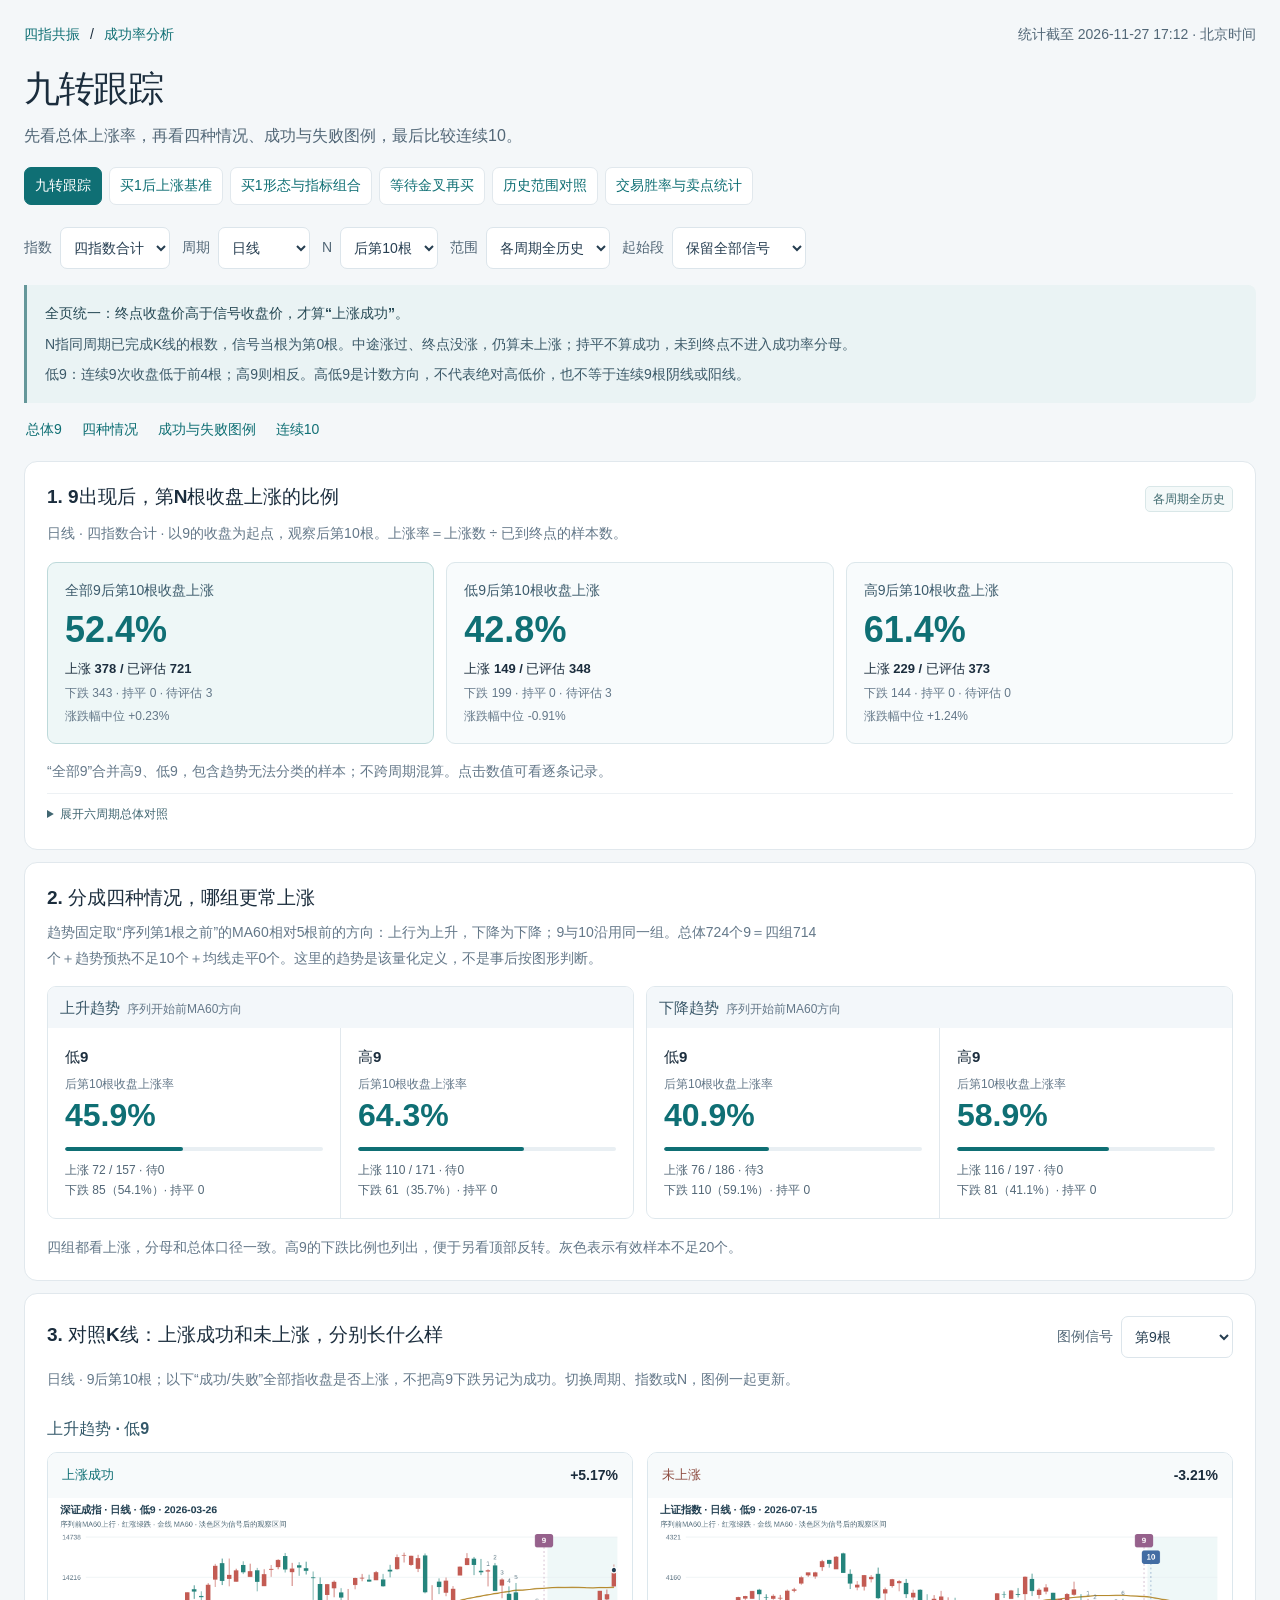
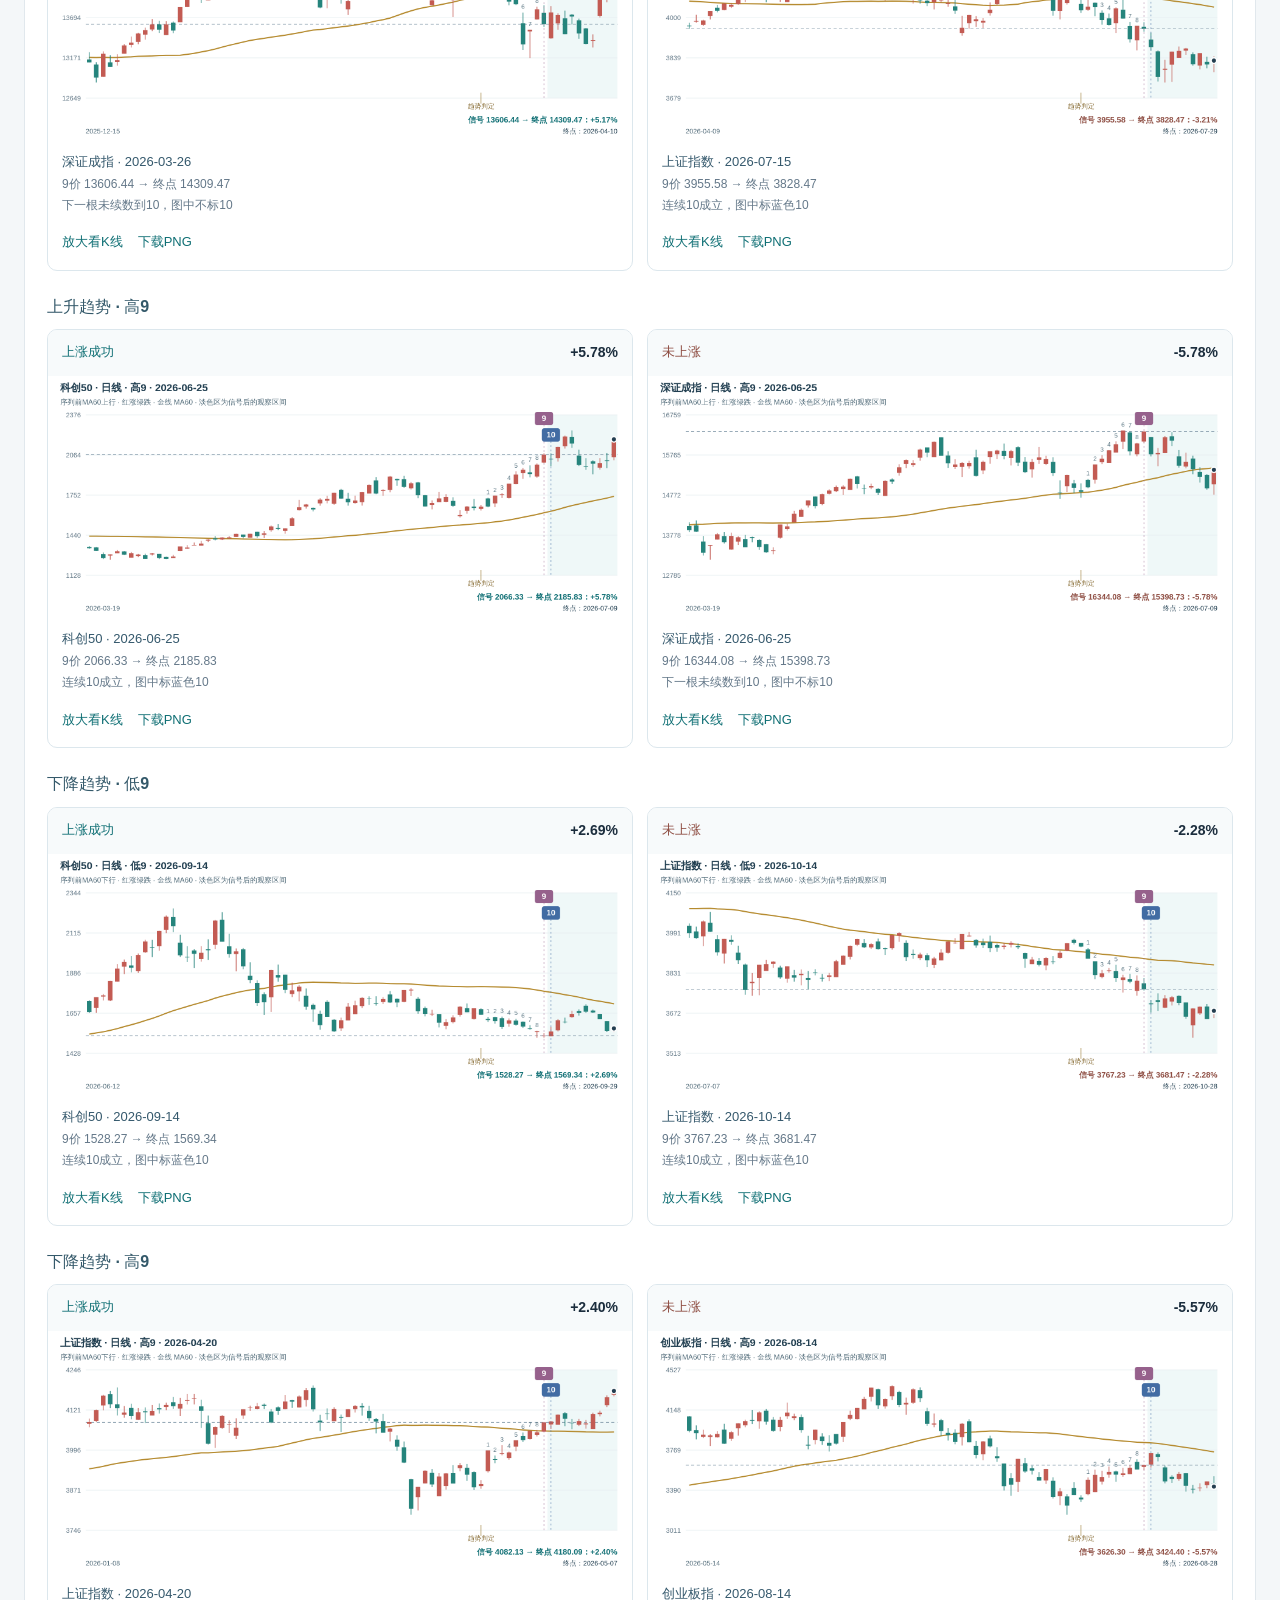
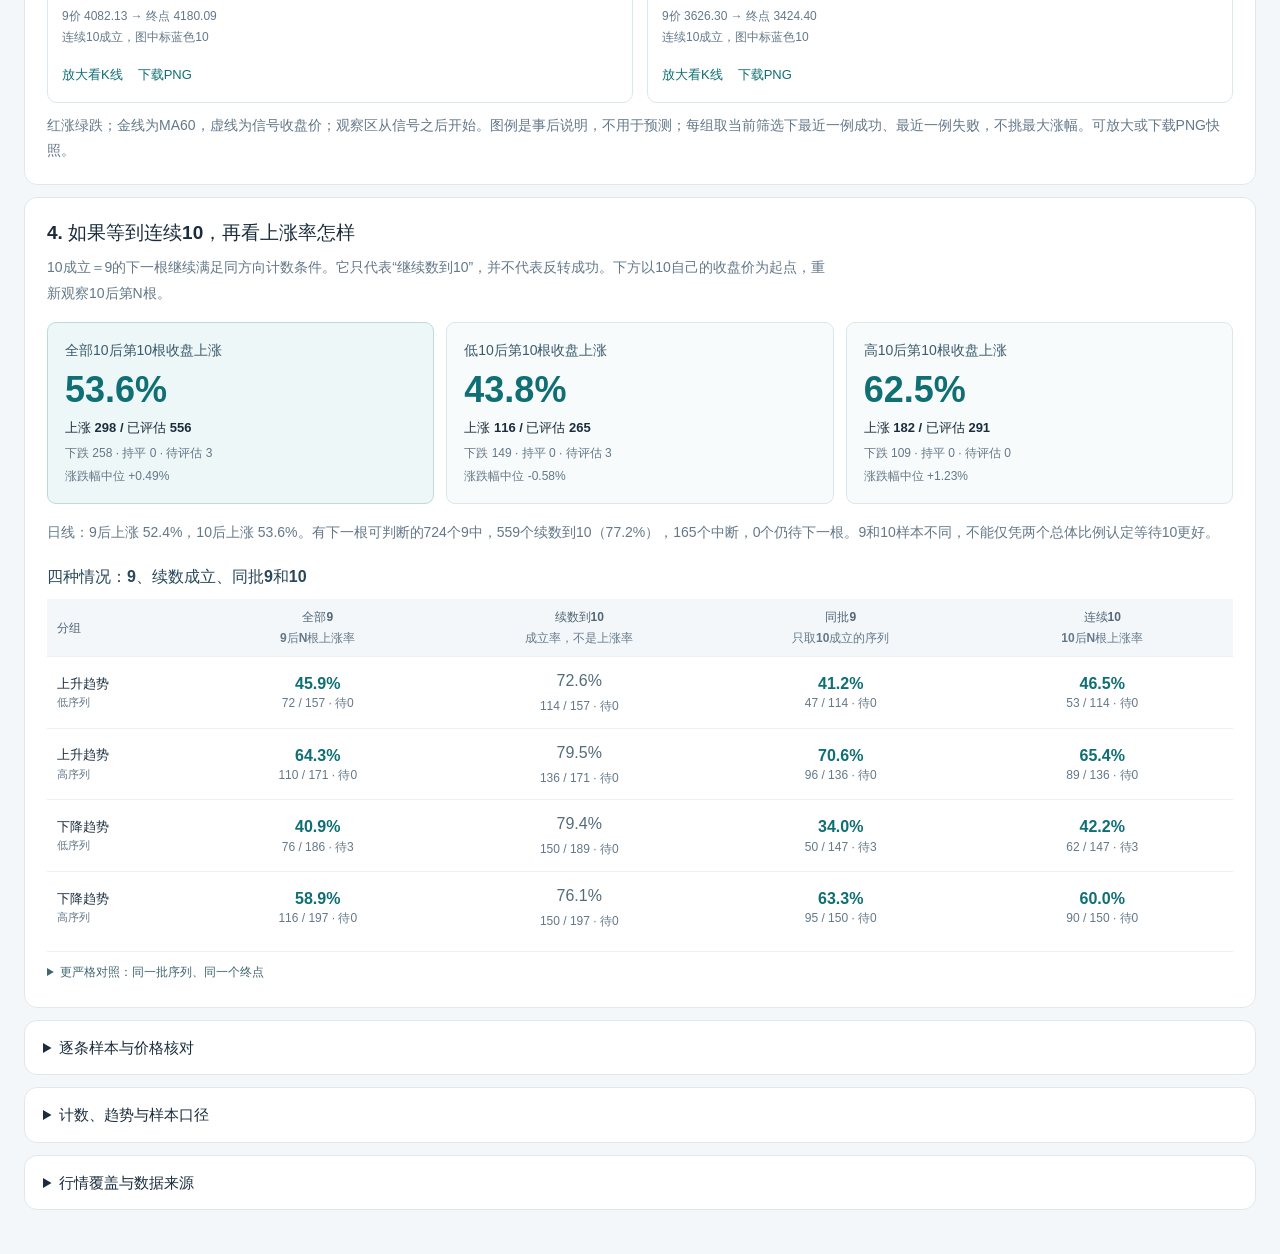
==== macd-resonance/analysis-nine.html @ ad8ea010 "Split success analysis into standalone studies with nine-ten baselines and real K-line examples" ====
<!doctype html><html lang="zh-CN"><head><meta charset="utf-8"><meta name="viewport" content="width=device-width, initial-scale=1"><meta name="theme-color" content="#f4f7f9"><title>九转跟踪 | 成功率分析</title><link rel="stylesheet" href="./analysis.css"><script src="./analysis-metrics.js" defer></script><script src="./analysis-nine.js" defer></script><script src="./analysis-nine-charts.js" defer></script><script src="./analysis-app.js" defer></script></head><body data-analysis="nine"><main class="wrap"><nav class="nav" aria-label="页面导航"><div class="breadcrumbs"><a href="./">四指共振</a><span>/</span><a href="./analysis.html">成功率分析</a></div><span class="asof" id="asof"></span></nav><h1>九转跟踪</h1><p class="page-intro">先看总体上涨率，再看四种情况、成功与失败图例，最后比较连续10。</p><nav class="analysis-tabs" id="analysis-nav" aria-label="分析专题"></nav><p class="context" id="status" role="status">正在读取历史样本…</p><div id="dashboard" hidden><div class="filters" aria-label="样本筛选">
 <label class="field">指数 <select id="index"><option value="all">四指数合计</option></select></label>
 <label class="field">周期 <select id="nine-period"><option value="D" selected>日线</option></select></label>
 <label class="field">N <select id="nine-horizon"><option value="5">后第5根</option><option value="10" selected>后第10根</option><option value="20">后第20根</option></select></label>
 <label class="field">范围 <select id="scope"><option value="all">各周期全历史</option><option value="four">四指共同历史</option><option value="same">六周期同窗</option></select></label>
 <label class="field">起始段 <select id="study-warmup"><option value="0">保留全部信号</option><option value="60">至少60根行情</option><option value="130">至少130根行情</option></select></label>
</div>
<div class="method-note"><strong>全页统一：终点收盘价高于信号收盘价，才算“上涨成功”。</strong><p>N指同周期已完成K线的根数，信号当根为第0根。中途涨过、终点没涨，仍算未上涨；持平不算成功，未到终点不进入成功率分母。</p><p>低9：连续9次收盘低于前4根；高9则相反。高低9是计数方向，不代表绝对高低价，也不等于连续9根阴线或阳线。</p></div>
<nav class="reading-path" aria-label="九转阅读顺序"><a href="#nine-overall">总体9</a><a href="#nine-quadrants">四种情况</a><a href="#nine-examples">成功与失败图例</a><a href="#nine-ten">连续10</a></nav>
<div id="nine-study">
 <section class="card inset" id="nine-overall" aria-labelledby="nine-overall-heading"><div class="section-head"><h2 id="nine-overall-heading">1. 9出现后，第N根收盘上涨的比例</h2><span class="scope-tag" id="nine-scope"></span></div><p class="caption study-description" id="nine-description"></p><div class="overall-grid" id="nine-overall-cards"></div><p class="caption study-footnote">“全部9”合并高9、低9，包含趋势无法分类的样本；不跨周期混算。点击数值可看逐条记录。</p>
 <details class="rule-explanation"><summary>展开六周期总体对照</summary><div class="table-scroll" tabindex="0"><table class="study-table"><thead><tr><th>周期</th><th>全部9上涨率</th><th>低9上涨率</th><th>高9上涨率</th></tr></thead><tbody id="nine-matrix"></tbody></table></div></details></section>
 <section class="card inset" id="nine-quadrants" aria-labelledby="nine-four-heading"><h2 id="nine-four-heading">2. 分成四种情况，哪组更常上涨</h2><p class="caption study-description" id="nine-trend-description"></p><div class="nine-trend-grid" id="nine-scorecards"></div><p class="caption study-footnote">四组都看上涨，分母和总体口径一致。高9的下跌比例也列出，便于另看顶部反转。灰色表示有效样本不足20个。</p></section>
 <section class="card inset" id="nine-examples" aria-labelledby="nine-examples-heading"><div class="section-head"><h2 id="nine-examples-heading">3. 对照K线：上涨成功和未上涨，分别长什么样</h2><label class="field">图例信号 <select id="nine-example-stage"><option value="nine">第9根</option><option value="ten">连续第10根</option></select></label></div><p class="caption study-description" id="nine-example-description"></p><div id="nine-gallery" aria-live="polite"></div><p class="caption study-footnote">红涨绿跌；金线为MA60，虚线为信号收盘价；观察区从信号之后开始。图例是事后说明，不用于预测；每组取当前筛选下最近一例成功、最近一例失败，不挑最大涨幅。可放大或下载PNG快照。</p></section>
 <section class="card inset" id="nine-ten" aria-labelledby="nine-ten-heading"><h2 id="nine-ten-heading">4. 如果等到连续10，再看上涨率怎样</h2><p class="caption study-description">10成立＝9的下一根继续满足同方向计数条件。它只代表“继续数到10”，并不代表反转成功。下方以10自己的收盘价为起点，重新观察10后第N根。</p><div class="overall-grid" id="nine-ten-cards"></div><p class="caption" id="nine-ten-reading"></p><h3 class="nine-subheading">四种情况：9、续数成立、同批9和10</h3><div class="table-scroll" tabindex="0" aria-label="9和10上涨率比较"><table class="study-table nine-compare"><thead><tr><th>分组</th><th>全部9<br><span class="sub">9后N根上涨率</span></th><th>续数到10<br><span class="sub">成立率，不是上涨率</span></th><th>同批9<br><span class="sub">只取10成立的序列</span></th><th>连续10<br><span class="sub">10后N根上涨率</span></th></tr></thead><tbody id="nine-compare"></tbody></table></div>
 <details class="rule-explanation" id="nine-paired"><summary>更严格对照：同一批序列、同一个终点</summary><p class="caption study-description">终点固定为9后第N根，不再让10多观察一根；分别用9价和10价计算。仅比较10已成立且终点已到的共同样本。</p><div class="table-scroll" tabindex="0"><table class="study-table nine-compare"><thead><tr><th>分组</th><th>共同样本</th><th>9价至同终点上涨率</th><th>10价至同终点上涨率</th><th>10价相对9价变化中位</th></tr></thead><tbody id="nine-paired-body"></tbody></table></div></details></section>
 <details class="card" id="nine-cases"><summary>逐条样本与价格核对</summary><div class="details-body"><div class="case-controls"><p class="caption" id="nine-case-caption"></p><button class="nine-reset" id="nine-reset" type="button">查看全部9</button></div><div class="table-scroll" tabindex="0"><table class="records nine-records"><thead><tr><th>指数／周期</th><th>序列／趋势</th><th>9时间／价格</th><th>10状态／价格</th><th>计算起点／价格</th><th>观察终点／价格</th><th>实际涨跌幅</th><th>上涨结果／K线</th></tr></thead><tbody id="nine-records"></tbody></table></div><div class="case-footer" id="nine-pagination" hidden><button id="nine-prev" type="button">上一页</button><span id="nine-page"></span><button id="nine-next" type="button">下一页</button></div></div></details>
 <details class="card"><summary>计数、趋势与样本口径</summary><div class="details-body"><dl class="terms" id="nine-definitions"></dl><p class="caption">同日多指数和重叠观察区间可能相关；这些是历史样本比例，不是经过校准的未来概率，也不是含费用的实盘收益。</p></div></details>
</div>
<dialog id="nine-chart-dialog" class="chart-dialog"><div class="dialog-head"><h2 id="nine-dialog-title">历史K线</h2><button type="button" id="nine-dialog-close">关闭</button></div><div class="dialog-chart-scroll" id="nine-dialog-chart"></div><p class="caption" id="nine-dialog-caption"></p></dialog>
<details class="card"><summary>行情覆盖与数据来源</summary><div class="details-body"><p class="caption">图例和统计使用同一批已完成K线。时间为北京时间；范围筛选会截去截止日之后的10及观察终点。不同周期历史长度不同。</p><div class="table-scroll" tabindex="0"><table class="sources"><thead><tr><th>周期</th><th>所选指数历史覆盖</th><th>每指数K线根数</th></tr></thead><tbody id="coverage"></tbody></table></div><p class="source-links">东方财富、腾讯公开指数行情 · <a href="https://github.com/gavin0710/Test/tree/master/macd-resonance/data">历史归档</a></p></div></details></div></main></body></html>
---- macd-resonance/analysis.css ----
:root{color-scheme:light;font-family:Inter,-apple-system,BlinkMacSystemFont,"Segoe UI","PingFang SC","Microsoft YaHei",sans-serif;color:#1b2d3d;background:#f4f7f9;font-synthesis:none;--muted:#526777;--quiet:#647889;--line:#e1e8ed;--teal:#0f6f74;--light:#eef6f6;--wash:#f3f7fa}
*{box-sizing:border-box}
body{margin:0;-webkit-font-smoothing:antialiased}
a{color:var(--teal);text-decoration:none}
a:hover{text-decoration:underline}
button,select{font:inherit;color:inherit}
button{cursor:pointer}
button:disabled{cursor:default;opacity:.45}
button:focus-visible,select:focus-visible,a:focus-visible,summary:focus-visible{outline:2px solid #11828a;outline-offset:2px}
[hidden]{display:none!important}
.wrap{width:min(1280px,100%);margin:auto;padding:22px 24px 44px}
.nav{display:flex;justify-content:space-between;align-items:center;gap:12px;margin-bottom:15px;font-size:13px}
.back{min-height:36px;display:inline-flex;gap:8px;align-items:center;font-weight:650}
.back::before{content:"";height:7px;width:7px;border-left:1.5px solid currentColor;border-bottom:1.5px solid currentColor;transform:rotate(45deg);margin-left:3px}
.asof{color:var(--muted);font-variant-numeric:tabular-nums}
h1,h2,p{margin:0}
h1{font-size:clamp(25px,3.2vw,36px);font-weight:760;letter-spacing:-.035em;margin-bottom:18px}
h2{font-size:17px;line-height:1.4;font-weight:720}
.filters{display:flex;gap:9px 12px;align-items:end;flex-wrap:wrap}
.modes{display:flex;align-items:center;gap:3px;padding:3px;border:1px solid var(--line);border-radius:9px;background:#eaf0f4}
.modes button{min-height:34px;border:0;border-radius:6px;background:transparent;padding:4px 12px;white-space:nowrap;font-size:13px;color:#486071}
.modes button[aria-pressed=true]{background:#fff;color:#153247;box-shadow:0 1px 3px #16364c15;font-weight:700}
.field{display:flex;min-height:42px;align-items:center;gap:6px;font-size:12px;color:var(--muted)}
select{border:1px solid #dce5eb;border-radius:7px;min-height:37px;padding:3px 6px;background:#fff;color:#263e51;font-size:13px;max-width:100%}
.context{font-size:13px;line-height:1.65;color:var(--muted);margin:10px 0 16px}
.card{margin-top:12px;border:1px solid var(--line);border-radius:13px;background:#fff;overflow:hidden}
.inset{padding:16px 18px 14px}
.section-head{display:flex;align-items:baseline;flex-wrap:wrap;justify-content:space-between;gap:5px 12px;margin:0 0 8px}
.caption{font-size:12px;line-height:1.65;color:var(--quiet)}
.reading{margin:8px 0 0;border-left:2px solid #9ababc;padding:3px 0 3px 9px;color:#355668;font-size:12px;line-height:1.7}
table{border-collapse:collapse;width:100%;font-size:13px;font-variant-numeric:tabular-nums}
th,td{border-bottom:1px solid #edf1f4;text-align:left}
thead th{color:var(--muted);font-weight:590;font-size:12px;line-height:1.2}
tbody tr:last-child>*{border-bottom:0}
.overview th,.overview td{padding:7px 9px}
.overview thead th{padding-top:4px;padding-bottom:4px}
.overview th:first-child,.overview td:first-child{padding-left:3px}
.overview tbody th{white-space:nowrap;font-weight:660}
.overview td:nth-last-child(-n+2),.overview th:nth-last-child(-n+2){text-align:right}
.scale{display:flex;justify-content:space-between;padding-right:calc(6.7ch + 8px);font-size:11px;font-weight:500;color:var(--quiet)}
.result-label{display:none}
.metric{min-width:15ch}
.rate-button{display:flex;align-items:center;gap:8px;width:100%;min-height:30px;border:0;padding:0;background:transparent;font-variant-numeric:tabular-nums;text-align:left;color:inherit}
.rate-button:enabled:hover .rate-text{text-decoration:underline}
.rate-button:disabled{opacity:1}
.track{flex:1;height:6px;display:block;border-radius:8px;background:#e9eff3;overflow:hidden}
.fill{display:block;height:100%;min-width:0;border-radius:8px;background:var(--teal)}
.thin .fill{background:#91a8b4}
.rate-text{min-width:5.7ch;text-align:right;font-weight:730}
.thin .rate-text{color:var(--muted)}
.count{white-space:nowrap}
.count strong{font-weight:710}
.cut td,.cut th{border-top:2px solid var(--line)}
.matrix{table-layout:fixed}
.matrix :is(td,th){padding:4px 6px;text-align:center}
.matrix thead tr:first-child th:first-child,.matrix tbody th{text-align:left;width:16%;white-space:nowrap}
.matrix tbody th{font-weight:660}
.matrix thead tr:first-child th{padding-top:6px;padding-bottom:6px;background:var(--wash);border-bottom:0}
.matrix thead tr:first-child th:first-child{border-radius:6px 0 0 6px}
.matrix thead tr:first-child th:last-child{border-radius:0 6px 6px 0}
.matrix thead tr:nth-child(2) th{padding-top:6px;padding-bottom:6px;white-space:nowrap}
.matrix .split{border-left:1px solid #e8eef2}
.cell{display:flex;flex-direction:column;align-items:center;justify-content:center;gap:2px;border:1px solid transparent;border-radius:6px;padding:3px 0;min-height:41px;width:100%;background:transparent;font-variant-numeric:tabular-nums;line-height:1.12}
.cell:enabled:hover{background:var(--light);border-color:#d7e9ea}
.cell:disabled{opacity:1}
.cell strong{font-size:15px;font-weight:710;color:var(--teal)}
.cell.small strong{font-weight:610;color:var(--muted)}
.cell span{font-size:11px;color:var(--quiet);white-space:nowrap}
details>summary{padding:15px 18px;font-size:15px;font-weight:680;cursor:pointer}
details[open]>summary{border-bottom:1px solid var(--line)}
.details-body{padding:10px 16px 15px}
.case-controls{display:flex;align-items:center;justify-content:space-between;flex-wrap:wrap;gap:8px;margin-bottom:8px}
.case-selects{display:flex;flex-wrap:wrap;gap:9px}
.case-footer{display:flex;align-items:center;justify-content:flex-end;gap:9px;margin-top:9px;font-size:12px;color:var(--muted)}
.case-footer button{min-height:36px;padding:3px 9px;border:1px solid var(--line);background:#fff;border-radius:6px}
.table-scroll{overflow:auto;max-width:100%}
.records{min-width:575px}
.records td,.records th,.sources td,.sources th{padding:7px 7px}
.records td{white-space:nowrap}
.records td:nth-child(3),.records td:nth-child(4){font-size:12px;color:var(--muted)}
.sub{display:block;font-size:11px;color:var(--quiet);margin-top:3px}
.win{color:var(--teal);font-weight:680}
.loss{color:#8e4d42}
.empty{color:var(--quiet);text-align:center!important;padding:15px!important}
.terms{margin:0 0 9px;font-size:12px;color:var(--muted);line-height:1.75}
.terms div{display:grid;grid-template-columns:5.5em 1fr;gap:8px;padding:4px 0}
.terms dt{font-weight:700;color:#324b5d}
.terms dd{margin:0}
.sources{min-width:380px}
.source-links{margin:9px 0 0;font-size:12px;color:var(--quiet);line-height:1.65}
@media(min-width:1120px){
 .comparison{display:grid;grid-template-columns:minmax(0,0.9fr) minmax(0,1.1fr);gap:12px;align-items:start}
 .comparison .card{min-width:0}.comparison .section-head{min-height:24px}
 .overview thead tr{height:45px}.comparison tbody tr{height:49px}
}
@media(max-width:600px){
 .wrap{padding:14px 10px 32px}.nav{margin:0 3px 12px}.asof{font-size:12px}h1{margin:0 3px 12px}
 .filters,.context{margin-left:3px;margin-right:3px}.filters{gap:5px 9px}.modes{flex-basis:100%}.modes button{flex:1;padding:3px 6px;min-height:38px}
 .field{min-height:40px}.context{font-size:12px;margin-top:7px;margin-bottom:11px}.inset{padding:12px 9px 10px}.card{border-radius:10px;margin-top:9px}
 .overview :is(th,td){padding:6px 4px}.metric{min-width:8.5ch}.rate-button{gap:4px}.rate-text{min-width:5.3ch}.scale{display:none}.result-label{display:inline}
 .matrix :is(td,th){padding-inline:2px}.cell{min-height:43px}.cell strong{font-size:13px}
 details>summary{padding:12px}.details-body{padding:8px 10px 12px}.section-head{gap:3px 9px}
}
@media(max-width:360px){table{font-size:12px}thead th{font-size:11px}.overview :is(th,td){padding-inline:3px}.matrix thead tr:first-child th:first-child{width:18%}.matrix .cell strong{font-size:12px}.matrix .cell span{font-size:10px}}

html{scroll-behavior:smooth;scroll-padding-top:16px}
.study-intro{margin:-5px 0 14px;font-size:14px;color:var(--muted);line-height:1.7}
.study-nav{display:flex;gap:7px;flex-wrap:wrap;margin:0 0 14px}
.study-nav a{padding:7px 10px;border:1px solid #dce7e9;background:#fff;border-radius:6px;font-size:12px;line-height:1.4}
.study-controls{display:flex;align-items:center;flex-wrap:wrap;gap:4px 16px;margin:4px 0 10px}
.study-section{scroll-margin-top:14px}
.section-number{color:#6b8b91;font-size:12px;margin-right:9px;font-variant-numeric:tabular-nums;vertical-align:2px}
.study-description{margin:1px 0 12px;max-width:100ch}
.scope-tag{border:1px solid #d9e7e8;background:#f4f9f9;padding:3px 7px;border-radius:5px;color:#406b70;font-size:11px}
.study-table th,.study-table td{padding:9px 10px;vertical-align:middle}
.study-table thead th{background:var(--wash);line-height:1.5}
.study-table tbody th{font-weight:650;white-space:nowrap}
.study-table :is(th,td):first-child{position:sticky;left:0;background:#fff;z-index:1}
.study-table thead th:first-child{background:var(--wash);z-index:2}
.baseline-table{min-width:650px}.baseline-table :is(th,td){padding:7px 10px}.baseline-table .study-rate{padding:1px 4px}.baseline-table .study-rate strong{font-size:16px}
.pattern-table{table-layout:fixed;min-width:760px}
.pattern-table th{overflow-wrap:anywhere}
.pattern-table th:first-child{width:76px}
.pattern-table :is(td,th){text-align:center;padding:8px 7px}
.pattern-table :is(td,th):first-child{text-align:left}
.study-rate{width:100%;border:1px solid transparent;background:transparent;border-radius:6px;padding:6px 4px;text-align:center;font-variant-numeric:tabular-nums;line-height:1.4;color:inherit}
.study-rate strong{display:block;color:var(--teal);font-size:18px;font-weight:730;white-space:nowrap}
.study-rate.small strong{color:var(--muted);font-weight:630}
.study-rate span{display:block;font-size:11px;color:var(--quiet);line-height:1.5}
.study-rate .reference{margin-top:4px;color:#5b737b;font-size:10px}
.study-rate:enabled:hover{border-color:#d7e9ea;background:var(--light)}
.study-rate:disabled{opacity:1}
.study-footnote{margin-top:10px}
.rule-explanation{margin-top:9px;border-top:1px solid #edf1f4}
.rule-explanation>summary{font-size:12px;padding:11px 0 5px;color:#406671;font-weight:600}
.rule-explanation[open]>summary{border:0}
.pattern-definitions{font-size:12px;color:var(--muted);line-height:1.7;margin:8px 0}
.pattern-definitions div{padding:4px 0;display:grid;grid-template-columns:minmax(120px,1fr) 4fr;gap:12px}
.pattern-definitions dt{font-weight:650;color:#324f60}
.pattern-definitions dd{margin:0}
.wait-table{min-width:700px}.wait-table :is(th,td):not(:first-child){text-align:center}
.history-table{min-width:650px;table-layout:fixed}.history-table th:first-child{width:80px}
.history-table .history-range{font-size:10px;color:var(--quiet);text-align:center;line-height:1.5}
.study-records{min-width:1000px}.study-records td{vertical-align:top}.study-records td:nth-child(3){min-width:155px;white-space:normal}
.legacy-body{padding:0 16px 16px}.legacy-title{font-size:13px;margin:14px 0 2px;color:var(--muted)}
@media(max-width:600px){.study-intro{margin:0 3px 11px;font-size:12px}.study-nav{gap:5px;margin-inline:3px}.study-nav a{padding:7px 8px;font-size:11px}.study-controls{gap:2px 9px;margin-inline:3px}.study-controls>.caption{flex-basis:100%}.study-section h2{font-size:15px}.section-number{margin-right:6px}.study-table th,.study-table td{padding:8px}.study-description{margin-bottom:9px}.legacy-body{padding:0 8px 12px}.study-section .table-scroll{margin-right:-1px}.pattern-definitions div{grid-template-columns:1fr;gap:0}}
@media(prefers-reduced-motion:reduce){html{scroll-behavior:auto}}

.nine-controls{display:flex;flex-wrap:wrap;gap:3px 13px;margin:5px 0 6px}
.nine-trend-grid{display:grid;grid-template-columns:1fr 1fr;gap:12px;margin:14px 0 16px}
.nine-trend-panel{border:1px solid #dfe8ed;border-radius:9px;overflow:hidden}
.nine-trend-panel h3{font-size:13px;padding:9px 12px;background:var(--wash);margin:0;color:#395768}
.nine-trend-panel h3 small{font-size:11px;color:var(--quiet);font-weight:400;margin-left:7px}
.nine-score-grid{display:grid;grid-template-columns:1fr 1fr;gap:1px;background:var(--line)}
.nine-score{background:#fff;border:0;text-align:left;padding:13px 14px 12px;min-width:0;color:inherit;font-variant-numeric:tabular-nums}
.nine-score:hover:enabled{background:#f6fbfb}.nine-score:disabled{opacity:1}
.nine-score .nine-label{display:block;font-size:13px;font-weight:650;margin-bottom:6px}
.nine-score .nine-direction{display:block;font-size:11px;color:var(--quiet)}
.nine-score strong{display:block;font-size:28px;font-weight:740;color:var(--teal);line-height:1.4}
.nine-score.small strong{color:var(--muted);font-weight:620}
.nine-score .nine-count{display:block;font-size:11px;color:var(--muted);line-height:1.7}
.nine-score .track{height:4px;margin:9px 0}.nine-score .fill{height:4px}
.nine-subheading{font-size:14px;color:#29485a;margin:20px 0 9px;font-weight:700}
.nine-matrix{min-width:650px;table-layout:fixed}.nine-matrix th:first-child{width:80px}
.nine-matrix :is(td,th):not(:first-child){text-align:center}
.nine-matrix tr.nine-selected>th{color:var(--teal);font-weight:750}
.nine-rate{border:1px solid transparent;background:transparent;border-radius:6px;padding:5px 3px;color:inherit;width:100%;text-align:center;line-height:1.45;font-variant-numeric:tabular-nums}
.nine-rate:hover:enabled{background:var(--light);border-color:#d7e9ea}.nine-rate:disabled{opacity:1}
.nine-rate strong{display:block;font-size:16px;color:var(--teal);white-space:nowrap}
.nine-rate.small strong{color:var(--muted);font-weight:600}
.nine-rate span{display:block;font-size:11px;color:var(--quiet);white-space:nowrap}
.nine-compare{min-width:760px;table-layout:fixed}.nine-compare th:first-child{width:115px}
.nine-compare :is(td,th):not(:first-child){text-align:center}
.nine-compare tbody th span{display:block;font-size:11px;color:var(--quiet);font-weight:400}
.nine-records{min-width:1100px}.nine-records td{vertical-align:top}
.nine-reset{padding:5px 9px;min-height:34px;border:1px solid var(--line);background:#fff;border-radius:6px;font-size:12px;color:var(--teal)}
#nine-cases .case-controls{margin-top:9px;gap:9px}#nine-description{max-width:110ch}
@media(max-width:600px){.nine-trend-grid{grid-template-columns:1fr;gap:9px}.nine-score{padding:10px 12px}.nine-score strong{font-size:25px}.nine-controls{gap:2px 9px}.nine-trend-panel h3{padding:8px 11px}.nine-subheading{margin-top:17px}}

/* Independent studies share navigation and readable controls. */
body{font-size:16px;line-height:1.55}.wrap{padding-top:24px}h1{margin-bottom:8px}h2{font-size:19px}.page-intro{color:var(--muted);margin:0 0 18px;font-size:16px;max-width:70ch}.breadcrumbs{display:flex;align-items:center;gap:10px;flex-wrap:wrap}.nav{font-size:14px}.analysis-tabs{display:flex;gap:7px;flex-wrap:wrap;margin:0 0 22px}.analysis-tabs a{font-size:14px;padding:7px 10px;border:1px solid var(--line);border-radius:7px;background:white;min-height:38px}.analysis-tabs a[aria-current=page]{background:var(--teal);border-color:var(--teal);color:white;font-weight:700}.analysis-tabs a:hover{text-decoration:none;border-color:#7bafb0}.field{font-size:14px;gap:8px}select{font-size:14px;min-height:42px;padding:5px 9px}.caption,.context,.reading,.terms,.pattern-definitions{font-size:14px}.scope-tag{font-size:12px}.sub{font-size:12px}.study-rate span,.nine-rate span,.nine-count{font-size:12px}.study-footnote{line-height:1.8}.inset{padding:22px 22px 20px}.study-description{margin-top:9px;font-size:14px;line-height:1.85;max-width:100ch}.terms div{grid-template-columns:7em 1fr}.analysis-grid{display:grid;grid-template-columns:repeat(2,minmax(0,1fr));gap:16px}.analysis-link{display:flex;flex-direction:column;min-width:0;padding:25px;border:1px solid var(--line);background:white;border-radius:12px;color:inherit;min-height:225px}.analysis-link:hover{text-decoration:none;border-color:#7eaeb0;box-shadow:0 4px 18px #1b46530b}.analysis-link h2{font-size:21px;margin:0 0 9px}.analysis-link p{color:var(--muted);margin:0 0 18px}.analysis-link span{font-size:13px;color:var(--quiet);margin-top:auto}.analysis-link b{font-size:14px;color:var(--teal);margin-top:12px}.method-note{margin:16px 0;padding:15px 18px;background:#eaf3f4;border-left:3px solid #65979a;border-radius:0 8px 8px 0;font-size:14px;line-height:1.9;color:#3c5a69}.method-note strong{color:#254854}.method-note p{margin-top:4px}.reading-path{display:flex;gap:20px;flex-wrap:wrap;margin:15px 2px 20px;font-size:14px}.overall-grid{display:grid;grid-template-columns:repeat(3,minmax(0,1fr));gap:12px;margin:15px 0}.overall-score{border:1px solid #dce7eb;background:#f8fbfc;border-radius:9px;padding:17px;text-align:left;display:flex;flex-direction:column;gap:5px;color:inherit;font-variant-numeric:tabular-nums}.overall-score:first-child{background:#eef7f7;border-color:#bdd9da}.overall-score:hover:enabled{border-color:#6f9fa2}.overall-score:disabled{opacity:1}.overall-score>span{font-size:14px;color:#3c5b6c}.overall-score strong{font-size:36px;color:var(--teal);line-height:1.3}.overall-score.small strong{color:var(--muted)}.overall-score b{font-size:13px;font-weight:600}.overall-score small{font-size:12px;color:var(--quiet)}.nine-trend-panel h3{font-size:15px}.nine-trend-panel h3 small{font-size:12px}.nine-score .nine-label{font-size:15px}.nine-score .nine-direction,.nine-score .nine-count{font-size:12px}.nine-score{padding:17px}.nine-score strong{font-size:32px}.nine-subheading{font-size:16px}.nine-compare{min-width:800px}.nine-compare th:first-child{width:140px}.continuation-value{font-size:16px;color:#526c7b}.example-group{margin-top:24px}.example-group>h3{margin:0 0 10px;font-size:16px;color:#34596a}.example-pair{display:grid;grid-template-columns:repeat(2,minmax(0,1fr));gap:14px}.example-card{margin:0;border:1px solid #dce7ed;border-radius:10px;overflow:hidden;background:white;min-width:0}.example-heading{display:flex;justify-content:space-between;gap:12px;padding:12px 14px;background:#f7fafb;font-size:14px}.result-badge{font-size:13px;font-weight:700}.chart-preview{width:100%;overflow:hidden;background:#fff;line-height:0}.chart-preview svg,.chart-preview img{display:block;width:100%;height:auto}.example-card figcaption{padding:9px 14px 5px;font-size:13px;color:#34586c;line-height:1.75}.example-card figcaption span{display:block;color:var(--quiet);font-size:12px}.example-actions{display:flex;gap:15px;align-items:center;padding:7px 14px 12px;font-size:13px}.example-actions button,.record-chart{color:var(--teal);border:0;background:transparent;padding:3px 0;font:inherit;min-height:30px}.example-actions button:hover,.record-chart:hover{text-decoration:underline}.record-chart{display:block;font-size:12px}.example-empty{border:1px dashed #dce7ed;padding:25px;color:var(--quiet);font-size:14px}.chart-dialog{border:1px solid #d1e0e6;padding:20px;border-radius:12px;max-width:1100px;width:calc(100% - 24px);max-height:calc(100% - 30px);color:inherit}.chart-dialog::backdrop{background:#183b4a70}.dialog-head{display:flex;justify-content:space-between;align-items:center;gap:12px}.dialog-head button{padding:5px 14px;min-height:40px;background:white;border:1px solid var(--line);border-radius:6px}.dialog-chart-scroll{overflow:auto;margin-top:10px}.dialog-chart-scroll svg{min-width:900px;width:100%;height:auto;display:block}.chart-dialog .caption{margin-top:12px;line-height:1.8}.trade-body{padding:0}.trade-body>.filters{margin-top:10px}#nine-gallery[data-ready=false]{min-height:220px}#nine-ten-reading{line-height:1.9}#nine-description{max-width:none}.nine-records{font-size:13px}
@media(max-width:800px){.overall-grid{gap:8px}.overall-score{padding:13px}.overall-score strong{font-size:30px}.example-pair{grid-template-columns:1fr}.analysis-grid{gap:12px}}
@media(max-width:600px){.wrap{padding:16px 12px 30px}.asof{font-size:12px}.nav{gap:8px}.page-intro{font-size:14px;margin-bottom:14px}.analysis-tabs{gap:5px;margin-bottom:17px}.analysis-tabs a{font-size:12px;padding:6px 8px;min-height:34px}.inset{padding:17px 13px 15px}h2{font-size:17px}.caption,.context,.terms,.reading,.pattern-definitions{font-size:13px}.field,select{font-size:13px}.overall-grid{grid-template-columns:1fr}.overall-score{display:grid;grid-template-columns:1fr auto;gap:3px 8px;padding:13px 15px}.overall-score>span{grid-column:1;font-size:14px}.overall-score strong{grid-column:2;grid-row:1 / 4;align-self:center;font-size:31px}.overall-score small{grid-column:1}.overall-score b{font-size:12px}.overall-score>small:last-child{display:none}.analysis-grid{grid-template-columns:1fr}.analysis-link{min-height:200px;padding:20px}.analysis-link h2{font-size:19px}.method-note{padding:12px 14px;font-size:13px}.reading-path{gap:8px 17px;font-size:13px}.nine-trend-panel h3{font-size:14px}.nine-score{padding:13px 12px}.nine-score strong{font-size:28px}.terms div{grid-template-columns:1fr;gap:2px}.chart-dialog{padding:14px}.dialog-head h2{font-size:16px}.example-heading{padding:10px 12px}.example-card figcaption{padding-inline:12px}.example-actions{padding-inline:12px}}
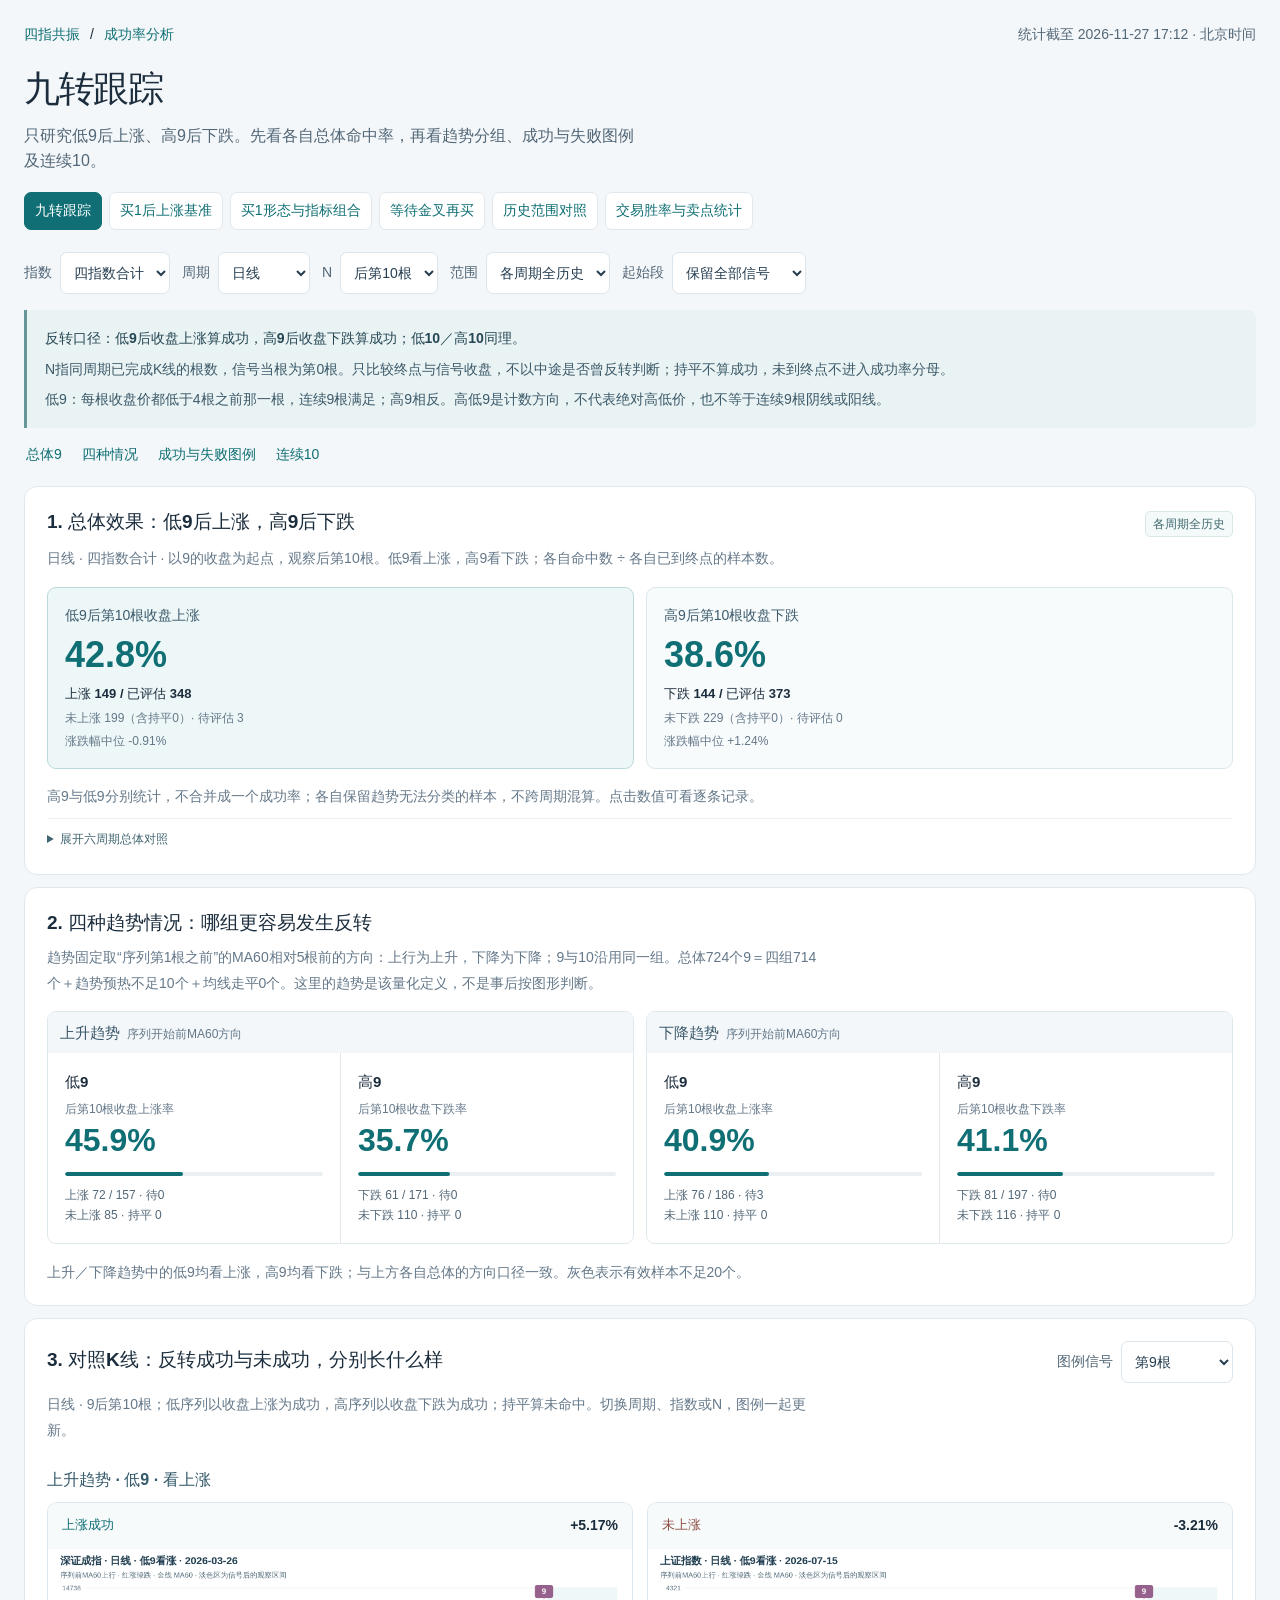
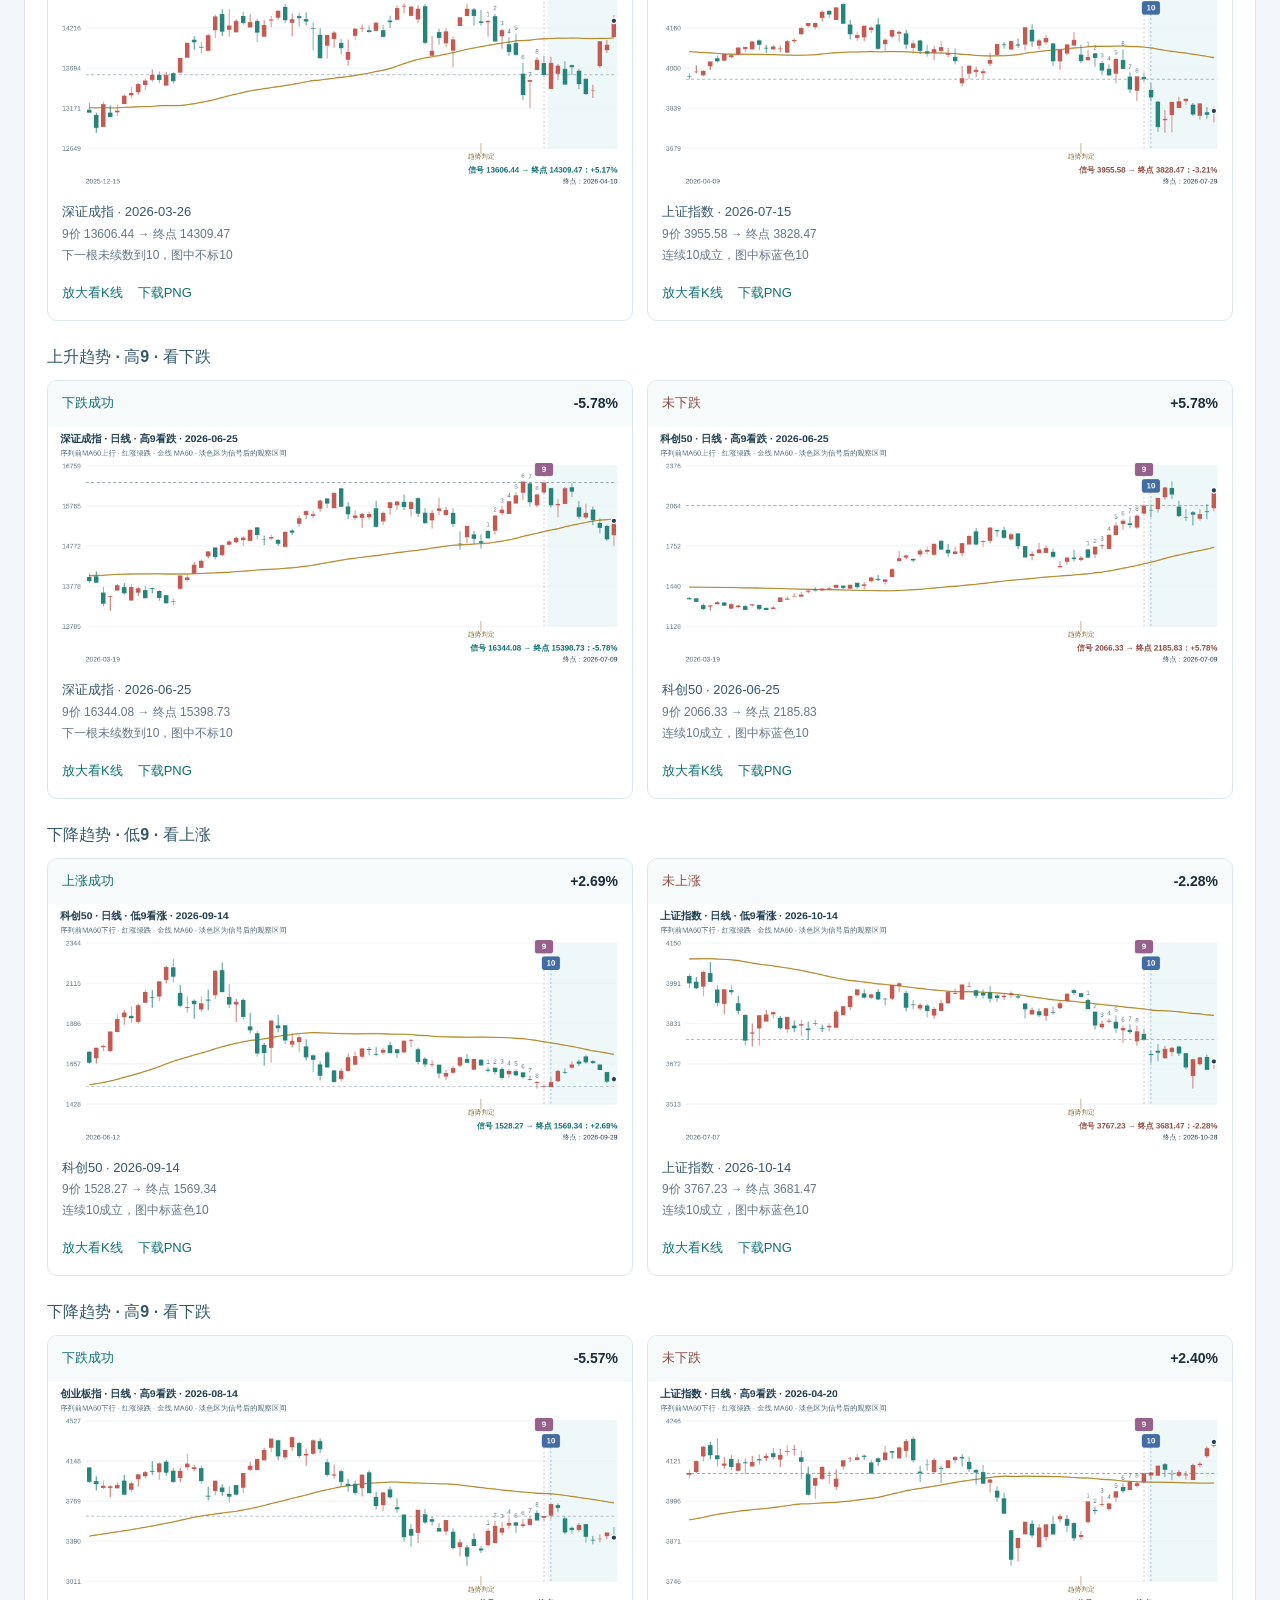
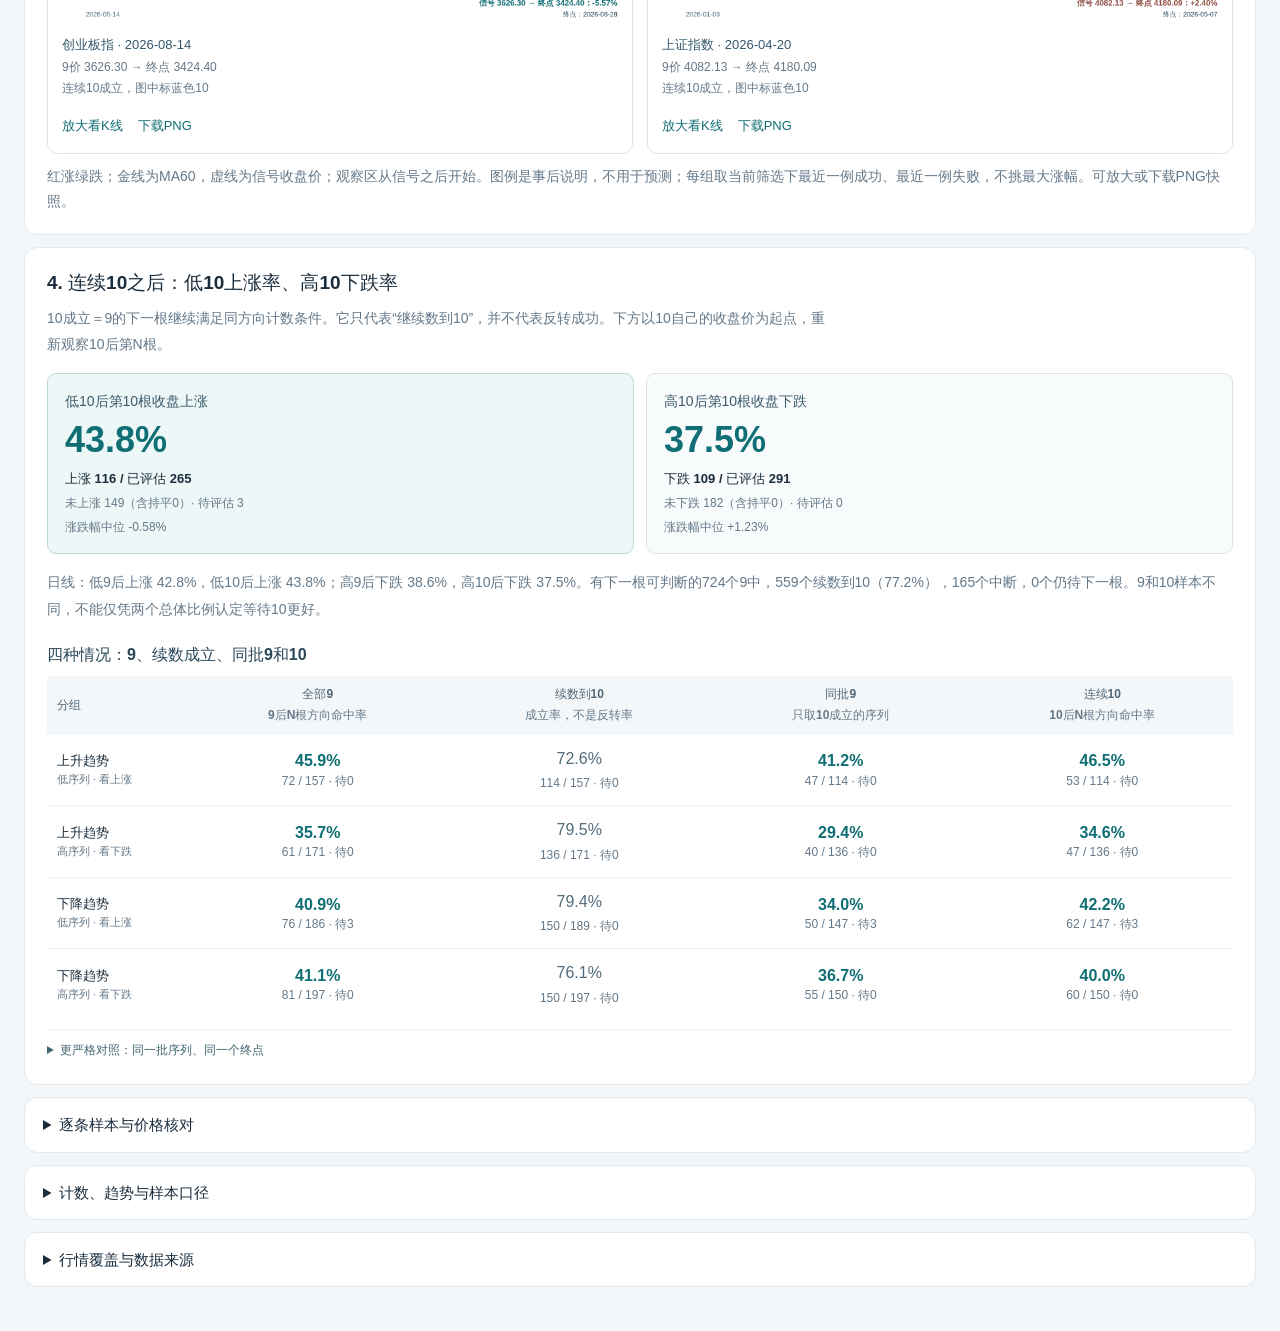
==== commit b7b6dd50: "Focus nine-ten study on low-up and high-down reversal outcomes" ====
--- a/macd-resonance/analysis-nine.html
+++ b/macd-resonance/analysis-nine.html
@@ -1,20 +1,20 @@
-<!doctype html><html lang="zh-CN"><head><meta charset="utf-8"><meta name="viewport" content="width=device-width, initial-scale=1"><meta name="theme-color" content="#f4f7f9"><title>九转跟踪 | 成功率分析</title><link rel="stylesheet" href="./analysis.css"><script src="./analysis-metrics.js" defer></script><script src="./analysis-nine.js" defer></script><script src="./analysis-nine-charts.js" defer></script><script src="./analysis-app.js" defer></script></head><body data-analysis="nine"><main class="wrap"><nav class="nav" aria-label="页面导航"><div class="breadcrumbs"><a href="./">四指共振</a><span>/</span><a href="./analysis.html">成功率分析</a></div><span class="asof" id="asof"></span></nav><h1>九转跟踪</h1><p class="page-intro">先看总体上涨率，再看四种情况、成功与失败图例，最后比较连续10。</p><nav class="analysis-tabs" id="analysis-nav" aria-label="分析专题"></nav><p class="context" id="status" role="status">正在读取历史样本…</p><div id="dashboard" hidden><div class="filters" aria-label="样本筛选">
+<!doctype html><html lang="zh-CN"><head><meta charset="utf-8"><meta name="viewport" content="width=device-width, initial-scale=1"><meta name="theme-color" content="#f4f7f9"><title>九转跟踪 | 成功率分析</title><link rel="stylesheet" href="./analysis.css"><script src="./analysis-metrics.js" defer></script><script src="./analysis-nine.js" defer></script><script src="./analysis-nine-charts.js" defer></script><script src="./analysis-app.js" defer></script></head><body data-analysis="nine"><main class="wrap"><nav class="nav" aria-label="页面导航"><div class="breadcrumbs"><a href="./">四指共振</a><span>/</span><a href="./analysis.html">成功率分析</a></div><span class="asof" id="asof"></span></nav><h1>九转跟踪</h1><p class="page-intro">只研究低9后上涨、高9后下跌。先看各自总体命中率，再看趋势分组、成功与失败图例及连续10。</p><nav class="analysis-tabs" id="analysis-nav" aria-label="分析专题"></nav><p class="context" id="status" role="status">正在读取历史样本…</p><div id="dashboard" hidden><div class="filters" aria-label="样本筛选">
  <label class="field">指数 <select id="index"><option value="all">四指数合计</option></select></label>
  <label class="field">周期 <select id="nine-period"><option value="D" selected>日线</option></select></label>
  <label class="field">N <select id="nine-horizon"><option value="5">后第5根</option><option value="10" selected>后第10根</option><option value="20">后第20根</option></select></label>
  <label class="field">范围 <select id="scope"><option value="all">各周期全历史</option><option value="four">四指共同历史</option><option value="same">六周期同窗</option></select></label>
  <label class="field">起始段 <select id="study-warmup"><option value="0">保留全部信号</option><option value="60">至少60根行情</option><option value="130">至少130根行情</option></select></label>
 </div>
-<div class="method-note"><strong>全页统一：终点收盘价高于信号收盘价，才算“上涨成功”。</strong><p>N指同周期已完成K线的根数，信号当根为第0根。中途涨过、终点没涨，仍算未上涨；持平不算成功，未到终点不进入成功率分母。</p><p>低9：连续9次收盘低于前4根；高9则相反。高低9是计数方向，不代表绝对高低价，也不等于连续9根阴线或阳线。</p></div>
+<div class="method-note"><strong>反转口径：低9后收盘上涨算成功，高9后收盘下跌算成功；低10／高10同理。</strong><p>N指同周期已完成K线的根数，信号当根为第0根。只比较终点与信号收盘，不以中途是否曾反转判断；持平不算成功，未到终点不进入成功率分母。</p><p>低9：每根收盘价都低于4根之前那一根，连续9根满足；高9相反。高低9是计数方向，不代表绝对高低价，也不等于连续9根阴线或阳线。</p></div>
 <nav class="reading-path" aria-label="九转阅读顺序"><a href="#nine-overall">总体9</a><a href="#nine-quadrants">四种情况</a><a href="#nine-examples">成功与失败图例</a><a href="#nine-ten">连续10</a></nav>
 <div id="nine-study">
- <section class="card inset" id="nine-overall" aria-labelledby="nine-overall-heading"><div class="section-head"><h2 id="nine-overall-heading">1. 9出现后，第N根收盘上涨的比例</h2><span class="scope-tag" id="nine-scope"></span></div><p class="caption study-description" id="nine-description"></p><div class="overall-grid" id="nine-overall-cards"></div><p class="caption study-footnote">“全部9”合并高9、低9，包含趋势无法分类的样本；不跨周期混算。点击数值可看逐条记录。</p>
- <details class="rule-explanation"><summary>展开六周期总体对照</summary><div class="table-scroll" tabindex="0"><table class="study-table"><thead><tr><th>周期</th><th>全部9上涨率</th><th>低9上涨率</th><th>高9上涨率</th></tr></thead><tbody id="nine-matrix"></tbody></table></div></details></section>
- <section class="card inset" id="nine-quadrants" aria-labelledby="nine-four-heading"><h2 id="nine-four-heading">2. 分成四种情况，哪组更常上涨</h2><p class="caption study-description" id="nine-trend-description"></p><div class="nine-trend-grid" id="nine-scorecards"></div><p class="caption study-footnote">四组都看上涨，分母和总体口径一致。高9的下跌比例也列出，便于另看顶部反转。灰色表示有效样本不足20个。</p></section>
- <section class="card inset" id="nine-examples" aria-labelledby="nine-examples-heading"><div class="section-head"><h2 id="nine-examples-heading">3. 对照K线：上涨成功和未上涨，分别长什么样</h2><label class="field">图例信号 <select id="nine-example-stage"><option value="nine">第9根</option><option value="ten">连续第10根</option></select></label></div><p class="caption study-description" id="nine-example-description"></p><div id="nine-gallery" aria-live="polite"></div><p class="caption study-footnote">红涨绿跌；金线为MA60，虚线为信号收盘价；观察区从信号之后开始。图例是事后说明，不用于预测；每组取当前筛选下最近一例成功、最近一例失败，不挑最大涨幅。可放大或下载PNG快照。</p></section>
- <section class="card inset" id="nine-ten" aria-labelledby="nine-ten-heading"><h2 id="nine-ten-heading">4. 如果等到连续10，再看上涨率怎样</h2><p class="caption study-description">10成立＝9的下一根继续满足同方向计数条件。它只代表“继续数到10”，并不代表反转成功。下方以10自己的收盘价为起点，重新观察10后第N根。</p><div class="overall-grid" id="nine-ten-cards"></div><p class="caption" id="nine-ten-reading"></p><h3 class="nine-subheading">四种情况：9、续数成立、同批9和10</h3><div class="table-scroll" tabindex="0" aria-label="9和10上涨率比较"><table class="study-table nine-compare"><thead><tr><th>分组</th><th>全部9<br><span class="sub">9后N根上涨率</span></th><th>续数到10<br><span class="sub">成立率，不是上涨率</span></th><th>同批9<br><span class="sub">只取10成立的序列</span></th><th>连续10<br><span class="sub">10后N根上涨率</span></th></tr></thead><tbody id="nine-compare"></tbody></table></div>
- <details class="rule-explanation" id="nine-paired"><summary>更严格对照：同一批序列、同一个终点</summary><p class="caption study-description">终点固定为9后第N根，不再让10多观察一根；分别用9价和10价计算。仅比较10已成立且终点已到的共同样本。</p><div class="table-scroll" tabindex="0"><table class="study-table nine-compare"><thead><tr><th>分组</th><th>共同样本</th><th>9价至同终点上涨率</th><th>10价至同终点上涨率</th><th>10价相对9价变化中位</th></tr></thead><tbody id="nine-paired-body"></tbody></table></div></details></section>
- <details class="card" id="nine-cases"><summary>逐条样本与价格核对</summary><div class="details-body"><div class="case-controls"><p class="caption" id="nine-case-caption"></p><button class="nine-reset" id="nine-reset" type="button">查看全部9</button></div><div class="table-scroll" tabindex="0"><table class="records nine-records"><thead><tr><th>指数／周期</th><th>序列／趋势</th><th>9时间／价格</th><th>10状态／价格</th><th>计算起点／价格</th><th>观察终点／价格</th><th>实际涨跌幅</th><th>上涨结果／K线</th></tr></thead><tbody id="nine-records"></tbody></table></div><div class="case-footer" id="nine-pagination" hidden><button id="nine-prev" type="button">上一页</button><span id="nine-page"></span><button id="nine-next" type="button">下一页</button></div></div></details>
+ <section class="card inset" id="nine-overall" aria-labelledby="nine-overall-heading"><div class="section-head"><h2 id="nine-overall-heading">1. 总体效果：低9后上涨，高9后下跌</h2><span class="scope-tag" id="nine-scope"></span></div><p class="caption study-description" id="nine-description"></p><div class="overall-grid" id="nine-overall-cards"></div><p class="caption study-footnote">高9与低9分别统计，不合并成一个成功率；各自保留趋势无法分类的样本，不跨周期混算。点击数值可看逐条记录。</p>
+ <details class="rule-explanation"><summary>展开六周期总体对照</summary><div class="table-scroll" tabindex="0"><table class="study-table"><thead><tr><th>周期</th><th>低9上涨率</th><th>高9下跌率</th></tr></thead><tbody id="nine-matrix"></tbody></table></div></details></section>
+ <section class="card inset" id="nine-quadrants" aria-labelledby="nine-four-heading"><h2 id="nine-four-heading">2. 四种趋势情况：哪组更容易发生反转</h2><p class="caption study-description" id="nine-trend-description"></p><div class="nine-trend-grid" id="nine-scorecards"></div><p class="caption study-footnote">上升／下降趋势中的低9均看上涨，高9均看下跌；与上方各自总体的方向口径一致。灰色表示有效样本不足20个。</p></section>
+ <section class="card inset" id="nine-examples" aria-labelledby="nine-examples-heading"><div class="section-head"><h2 id="nine-examples-heading">3. 对照K线：反转成功与未成功，分别长什么样</h2><label class="field">图例信号 <select id="nine-example-stage"><option value="nine">第9根</option><option value="ten">连续第10根</option></select></label></div><p class="caption study-description" id="nine-example-description"></p><div id="nine-gallery" aria-live="polite"></div><p class="caption study-footnote">红涨绿跌；金线为MA60，虚线为信号收盘价；观察区从信号之后开始。图例是事后说明，不用于预测；每组取当前筛选下最近一例成功、最近一例失败，不挑最大涨幅。可放大或下载PNG快照。</p></section>
+ <section class="card inset" id="nine-ten" aria-labelledby="nine-ten-heading"><h2 id="nine-ten-heading">4. 连续10之后：低10上涨率、高10下跌率</h2><p class="caption study-description">10成立＝9的下一根继续满足同方向计数条件。它只代表“继续数到10”，并不代表反转成功。下方以10自己的收盘价为起点，重新观察10后第N根。</p><div class="overall-grid" id="nine-ten-cards"></div><p class="caption" id="nine-ten-reading"></p><h3 class="nine-subheading">四种情况：9、续数成立、同批9和10</h3><div class="table-scroll" tabindex="0" aria-label="9和10反转方向命中率比较"><table class="study-table nine-compare"><thead><tr><th>分组</th><th>全部9<br><span class="sub">9后N根方向命中率</span></th><th>续数到10<br><span class="sub">成立率，不是反转率</span></th><th>同批9<br><span class="sub">只取10成立的序列</span></th><th>连续10<br><span class="sub">10后N根方向命中率</span></th></tr></thead><tbody id="nine-compare"></tbody></table></div>
+ <details class="rule-explanation" id="nine-paired"><summary>更严格对照：同一批序列、同一个终点</summary><p class="caption study-description">终点固定为9后第N根，不再让10多观察一根；分别用9价和10价计算。仅比较10已成立且终点已到的共同样本。</p><div class="table-scroll" tabindex="0"><table class="study-table nine-compare"><thead><tr><th>分组</th><th>共同样本</th><th>9价至同终点反转命中率</th><th>10价至同终点反转命中率</th><th>10价相对9价变化中位</th></tr></thead><tbody id="nine-paired-body"></tbody></table></div></details></section>
+ <details class="card" id="nine-cases"><summary>逐条样本与价格核对</summary><div class="details-body"><div class="case-controls"><p class="caption" id="nine-case-caption"></p><button class="nine-reset" id="nine-reset" type="button">查看全部9</button></div><div class="table-scroll" tabindex="0"><table class="records nine-records"><thead><tr><th>指数／周期</th><th>序列／趋势</th><th>9时间／价格</th><th>10状态／价格</th><th>计算起点／价格</th><th>观察终点／价格</th><th>实际涨跌幅</th><th>反转结果／K线</th></tr></thead><tbody id="nine-records"></tbody></table></div><div class="case-footer" id="nine-pagination" hidden><button id="nine-prev" type="button">上一页</button><span id="nine-page"></span><button id="nine-next" type="button">下一页</button></div></div></details>
  <details class="card"><summary>计数、趋势与样本口径</summary><div class="details-body"><dl class="terms" id="nine-definitions"></dl><p class="caption">同日多指数和重叠观察区间可能相关；这些是历史样本比例，不是经过校准的未来概率，也不是含费用的实盘收益。</p></div></details>
 </div>
 <dialog id="nine-chart-dialog" class="chart-dialog"><div class="dialog-head"><h2 id="nine-dialog-title">历史K线</h2><button type="button" id="nine-dialog-close">关闭</button></div><div class="dialog-chart-scroll" id="nine-dialog-chart"></div><p class="caption" id="nine-dialog-caption"></p></dialog>
--- a/macd-resonance/analysis.css
+++ b/macd-resonance/analysis.css
@@ -179,6 +179,7 @@
 @media(max-width:600px){.nine-trend-grid{grid-template-columns:1fr;gap:9px}.nine-score{padding:10px 12px}.nine-score strong{font-size:25px}.nine-controls{gap:2px 9px}.nine-trend-panel h3{padding:8px 11px}.nine-subheading{margin-top:17px}}
 
 /* Independent studies share navigation and readable controls. */
-body{font-size:16px;line-height:1.55}.wrap{padding-top:24px}h1{margin-bottom:8px}h2{font-size:19px}.page-intro{color:var(--muted);margin:0 0 18px;font-size:16px;max-width:70ch}.breadcrumbs{display:flex;align-items:center;gap:10px;flex-wrap:wrap}.nav{font-size:14px}.analysis-tabs{display:flex;gap:7px;flex-wrap:wrap;margin:0 0 22px}.analysis-tabs a{font-size:14px;padding:7px 10px;border:1px solid var(--line);border-radius:7px;background:white;min-height:38px}.analysis-tabs a[aria-current=page]{background:var(--teal);border-color:var(--teal);color:white;font-weight:700}.analysis-tabs a:hover{text-decoration:none;border-color:#7bafb0}.field{font-size:14px;gap:8px}select{font-size:14px;min-height:42px;padding:5px 9px}.caption,.context,.reading,.terms,.pattern-definitions{font-size:14px}.scope-tag{font-size:12px}.sub{font-size:12px}.study-rate span,.nine-rate span,.nine-count{font-size:12px}.study-footnote{line-height:1.8}.inset{padding:22px 22px 20px}.study-description{margin-top:9px;font-size:14px;line-height:1.85;max-width:100ch}.terms div{grid-template-columns:7em 1fr}.analysis-grid{display:grid;grid-template-columns:repeat(2,minmax(0,1fr));gap:16px}.analysis-link{display:flex;flex-direction:column;min-width:0;padding:25px;border:1px solid var(--line);background:white;border-radius:12px;color:inherit;min-height:225px}.analysis-link:hover{text-decoration:none;border-color:#7eaeb0;box-shadow:0 4px 18px #1b46530b}.analysis-link h2{font-size:21px;margin:0 0 9px}.analysis-link p{color:var(--muted);margin:0 0 18px}.analysis-link span{font-size:13px;color:var(--quiet);margin-top:auto}.analysis-link b{font-size:14px;color:var(--teal);margin-top:12px}.method-note{margin:16px 0;padding:15px 18px;background:#eaf3f4;border-left:3px solid #65979a;border-radius:0 8px 8px 0;font-size:14px;line-height:1.9;color:#3c5a69}.method-note strong{color:#254854}.method-note p{margin-top:4px}.reading-path{display:flex;gap:20px;flex-wrap:wrap;margin:15px 2px 20px;font-size:14px}.overall-grid{display:grid;grid-template-columns:repeat(3,minmax(0,1fr));gap:12px;margin:15px 0}.overall-score{border:1px solid #dce7eb;background:#f8fbfc;border-radius:9px;padding:17px;text-align:left;display:flex;flex-direction:column;gap:5px;color:inherit;font-variant-numeric:tabular-nums}.overall-score:first-child{background:#eef7f7;border-color:#bdd9da}.overall-score:hover:enabled{border-color:#6f9fa2}.overall-score:disabled{opacity:1}.overall-score>span{font-size:14px;color:#3c5b6c}.overall-score strong{font-size:36px;color:var(--teal);line-height:1.3}.overall-score.small strong{color:var(--muted)}.overall-score b{font-size:13px;font-weight:600}.overall-score small{font-size:12px;color:var(--quiet)}.nine-trend-panel h3{font-size:15px}.nine-trend-panel h3 small{font-size:12px}.nine-score .nine-label{font-size:15px}.nine-score .nine-direction,.nine-score .nine-count{font-size:12px}.nine-score{padding:17px}.nine-score strong{font-size:32px}.nine-subheading{font-size:16px}.nine-compare{min-width:800px}.nine-compare th:first-child{width:140px}.continuation-value{font-size:16px;color:#526c7b}.example-group{margin-top:24px}.example-group>h3{margin:0 0 10px;font-size:16px;color:#34596a}.example-pair{display:grid;grid-template-columns:repeat(2,minmax(0,1fr));gap:14px}.example-card{margin:0;border:1px solid #dce7ed;border-radius:10px;overflow:hidden;background:white;min-width:0}.example-heading{display:flex;justify-content:space-between;gap:12px;padding:12px 14px;background:#f7fafb;font-size:14px}.result-badge{font-size:13px;font-weight:700}.chart-preview{width:100%;overflow:hidden;background:#fff;line-height:0}.chart-preview svg,.chart-preview img{display:block;width:100%;height:auto}.example-card figcaption{padding:9px 14px 5px;font-size:13px;color:#34586c;line-height:1.75}.example-card figcaption span{display:block;color:var(--quiet);font-size:12px}.example-actions{display:flex;gap:15px;align-items:center;padding:7px 14px 12px;font-size:13px}.example-actions button,.record-chart{color:var(--teal);border:0;background:transparent;padding:3px 0;font:inherit;min-height:30px}.example-actions button:hover,.record-chart:hover{text-decoration:underline}.record-chart{display:block;font-size:12px}.example-empty{border:1px dashed #dce7ed;padding:25px;color:var(--quiet);font-size:14px}.chart-dialog{border:1px solid #d1e0e6;padding:20px;border-radius:12px;max-width:1100px;width:calc(100% - 24px);max-height:calc(100% - 30px);color:inherit}.chart-dialog::backdrop{background:#183b4a70}.dialog-head{display:flex;justify-content:space-between;align-items:center;gap:12px}.dialog-head button{padding:5px 14px;min-height:40px;background:white;border:1px solid var(--line);border-radius:6px}.dialog-chart-scroll{overflow:auto;margin-top:10px}.dialog-chart-scroll svg{min-width:900px;width:100%;height:auto;display:block}.chart-dialog .caption{margin-top:12px;line-height:1.8}.trade-body{padding:0}.trade-body>.filters{margin-top:10px}#nine-gallery[data-ready=false]{min-height:220px}#nine-ten-reading{line-height:1.9}#nine-description{max-width:none}.nine-records{font-size:13px}
+body{font-size:16px;line-height:1.55}.wrap{padding-top:24px}h1{margin-bottom:8px}h2{font-size:19px}.page-intro{color:var(--muted);margin:0 0 18px;font-size:16px;max-width:70ch}.breadcrumbs{display:flex;align-items:center;gap:10px;flex-wrap:wrap}.nav{font-size:14px}.analysis-tabs{display:flex;gap:7px;flex-wrap:wrap;margin:0 0 22px}.analysis-tabs a{font-size:14px;padding:7px 10px;border:1px solid var(--line);border-radius:7px;background:white;min-height:38px}.analysis-tabs a[aria-current=page]{background:var(--teal);border-color:var(--teal);color:white;font-weight:700}.analysis-tabs a:hover{text-decoration:none;border-color:#7bafb0}.field{font-size:14px;gap:8px}select{font-size:14px;min-height:42px;padding:5px 9px}.caption,.context,.reading,.terms,.pattern-definitions{font-size:14px}.scope-tag{font-size:12px}.sub{font-size:12px}.study-rate span,.nine-rate span,.nine-count{font-size:12px}.study-footnote{line-height:1.8}.inset{padding:22px 22px 20px}.study-description{margin-top:9px;font-size:14px;line-height:1.85;max-width:100ch}.terms div{grid-template-columns:7em 1fr}.analysis-grid{display:grid;grid-template-columns:repeat(2,minmax(0,1fr));gap:16px}.analysis-link{display:flex;flex-direction:column;min-width:0;padding:25px;border:1px solid var(--line);background:white;border-radius:12px;color:inherit;min-height:225px}.analysis-link:hover{text-decoration:none;border-color:#7eaeb0;box-shadow:0 4px 18px #1b46530b}.analysis-link h2{font-size:21px;margin:0 0 9px}.analysis-link p{color:var(--muted);margin:0 0 18px}.analysis-link span{font-size:13px;color:var(--quiet);margin-top:auto}.analysis-link b{font-size:14px;color:var(--teal);margin-top:12px}.method-note{margin:16px 0;padding:15px 18px;background:#eaf3f4;border-left:3px solid #65979a;border-radius:0 8px 8px 0;font-size:14px;line-height:1.9;color:#3c5a69}.method-note strong{color:#254854}.method-note p{margin-top:4px}.reading-path{display:flex;gap:20px;flex-wrap:wrap;margin:15px 2px 20px;font-size:14px}.overall-grid{display:grid;grid-template-columns:repeat(2,minmax(0,1fr));gap:12px;margin:15px 0}.overall-score{border:1px solid #dce7eb;background:#f8fbfc;border-radius:9px;padding:17px;text-align:left;display:flex;flex-direction:column;gap:5px;color:inherit;font-variant-numeric:tabular-nums}.overall-score:first-child{background:#eef7f7;border-color:#bdd9da}.overall-score:hover:enabled{border-color:#6f9fa2}.overall-score:disabled{opacity:1}.overall-score>span{font-size:14px;color:#3c5b6c}.overall-score strong{font-size:36px;color:var(--teal);line-height:1.3}.overall-score.small strong{color:var(--muted)}.overall-score b{font-size:13px;font-weight:600}.overall-score small{font-size:12px;color:var(--quiet)}.nine-trend-panel h3{font-size:15px}.nine-trend-panel h3 small{font-size:12px}.nine-score .nine-label{font-size:15px}.nine-score .nine-direction,.nine-score .nine-count{font-size:12px}.nine-score{padding:17px}.nine-score strong{font-size:32px}.nine-subheading{font-size:16px}.nine-compare{min-width:800px}.nine-compare th:first-child{width:140px}.continuation-value{font-size:16px;color:#526c7b}.example-group{margin-top:24px}.example-group>h3{margin:0 0 10px;font-size:16px;color:#34596a}.example-pair{display:grid;grid-template-columns:repeat(2,minmax(0,1fr));gap:14px}.example-card{margin:0;border:1px solid #dce7ed;border-radius:10px;overflow:hidden;background:white;min-width:0}.example-heading{display:flex;justify-content:space-between;gap:12px;padding:12px 14px;background:#f7fafb;font-size:14px}.result-badge{font-size:13px;font-weight:700}.chart-preview{width:100%;overflow:hidden;background:#fff;line-height:0}.chart-preview svg,.chart-preview img{display:block;width:100%;height:auto}.example-card figcaption{padding:9px 14px 5px;font-size:13px;color:#34586c;line-height:1.75}.example-card figcaption span{display:block;color:var(--quiet);font-size:12px}.example-actions{display:flex;gap:15px;align-items:center;padding:7px 14px 12px;font-size:13px}.example-actions button,.record-chart{color:var(--teal);border:0;background:transparent;padding:3px 0;font:inherit;min-height:30px}.example-actions button:hover,.record-chart:hover{text-decoration:underline}.record-chart{display:block;font-size:12px}.example-empty{border:1px dashed #dce7ed;padding:25px;color:var(--quiet);font-size:14px}.chart-dialog{border:1px solid #d1e0e6;padding:20px;border-radius:12px;max-width:1100px;width:calc(100% - 24px);max-height:calc(100% - 30px);color:inherit}.chart-dialog::backdrop{background:#183b4a70}.dialog-head{display:flex;justify-content:space-between;align-items:center;gap:12px}.dialog-head button{padding:5px 14px;min-height:40px;background:white;border:1px solid var(--line);border-radius:6px}.dialog-chart-scroll{overflow:auto;margin-top:10px}.dialog-chart-scroll svg{min-width:900px;width:100%;height:auto;display:block}.chart-dialog .caption{margin-top:12px;line-height:1.8}.trade-body{padding:0}.trade-body>.filters{margin-top:10px}#nine-gallery[data-ready=false]{min-height:220px}#nine-ten-reading{line-height:1.9}#nine-description{max-width:none}.nine-records{font-size:13px}
 @media(max-width:800px){.overall-grid{gap:8px}.overall-score{padding:13px}.overall-score strong{font-size:30px}.example-pair{grid-template-columns:1fr}.analysis-grid{gap:12px}}
 @media(max-width:600px){.wrap{padding:16px 12px 30px}.asof{font-size:12px}.nav{gap:8px}.page-intro{font-size:14px;margin-bottom:14px}.analysis-tabs{gap:5px;margin-bottom:17px}.analysis-tabs a{font-size:12px;padding:6px 8px;min-height:34px}.inset{padding:17px 13px 15px}h2{font-size:17px}.caption,.context,.terms,.reading,.pattern-definitions{font-size:13px}.field,select{font-size:13px}.overall-grid{grid-template-columns:1fr}.overall-score{display:grid;grid-template-columns:1fr auto;gap:3px 8px;padding:13px 15px}.overall-score>span{grid-column:1;font-size:14px}.overall-score strong{grid-column:2;grid-row:1 / 4;align-self:center;font-size:31px}.overall-score small{grid-column:1}.overall-score b{font-size:12px}.overall-score>small:last-child{display:none}.analysis-grid{grid-template-columns:1fr}.analysis-link{min-height:200px;padding:20px}.analysis-link h2{font-size:19px}.method-note{padding:12px 14px;font-size:13px}.reading-path{gap:8px 17px;font-size:13px}.nine-trend-panel h3{font-size:14px}.nine-score{padding:13px 12px}.nine-score strong{font-size:28px}.terms div{grid-template-columns:1fr;gap:2px}.chart-dialog{padding:14px}.dialog-head h2{font-size:16px}.example-heading{padding:10px 12px}.example-card figcaption{padding-inline:12px}.example-actions{padding-inline:12px}}
+@media(max-width:600px){.nav{display:block}.breadcrumbs{margin-bottom:5px;gap:10px}.asof{display:block;line-height:1.6}.nav .asof{font-size:12px}}
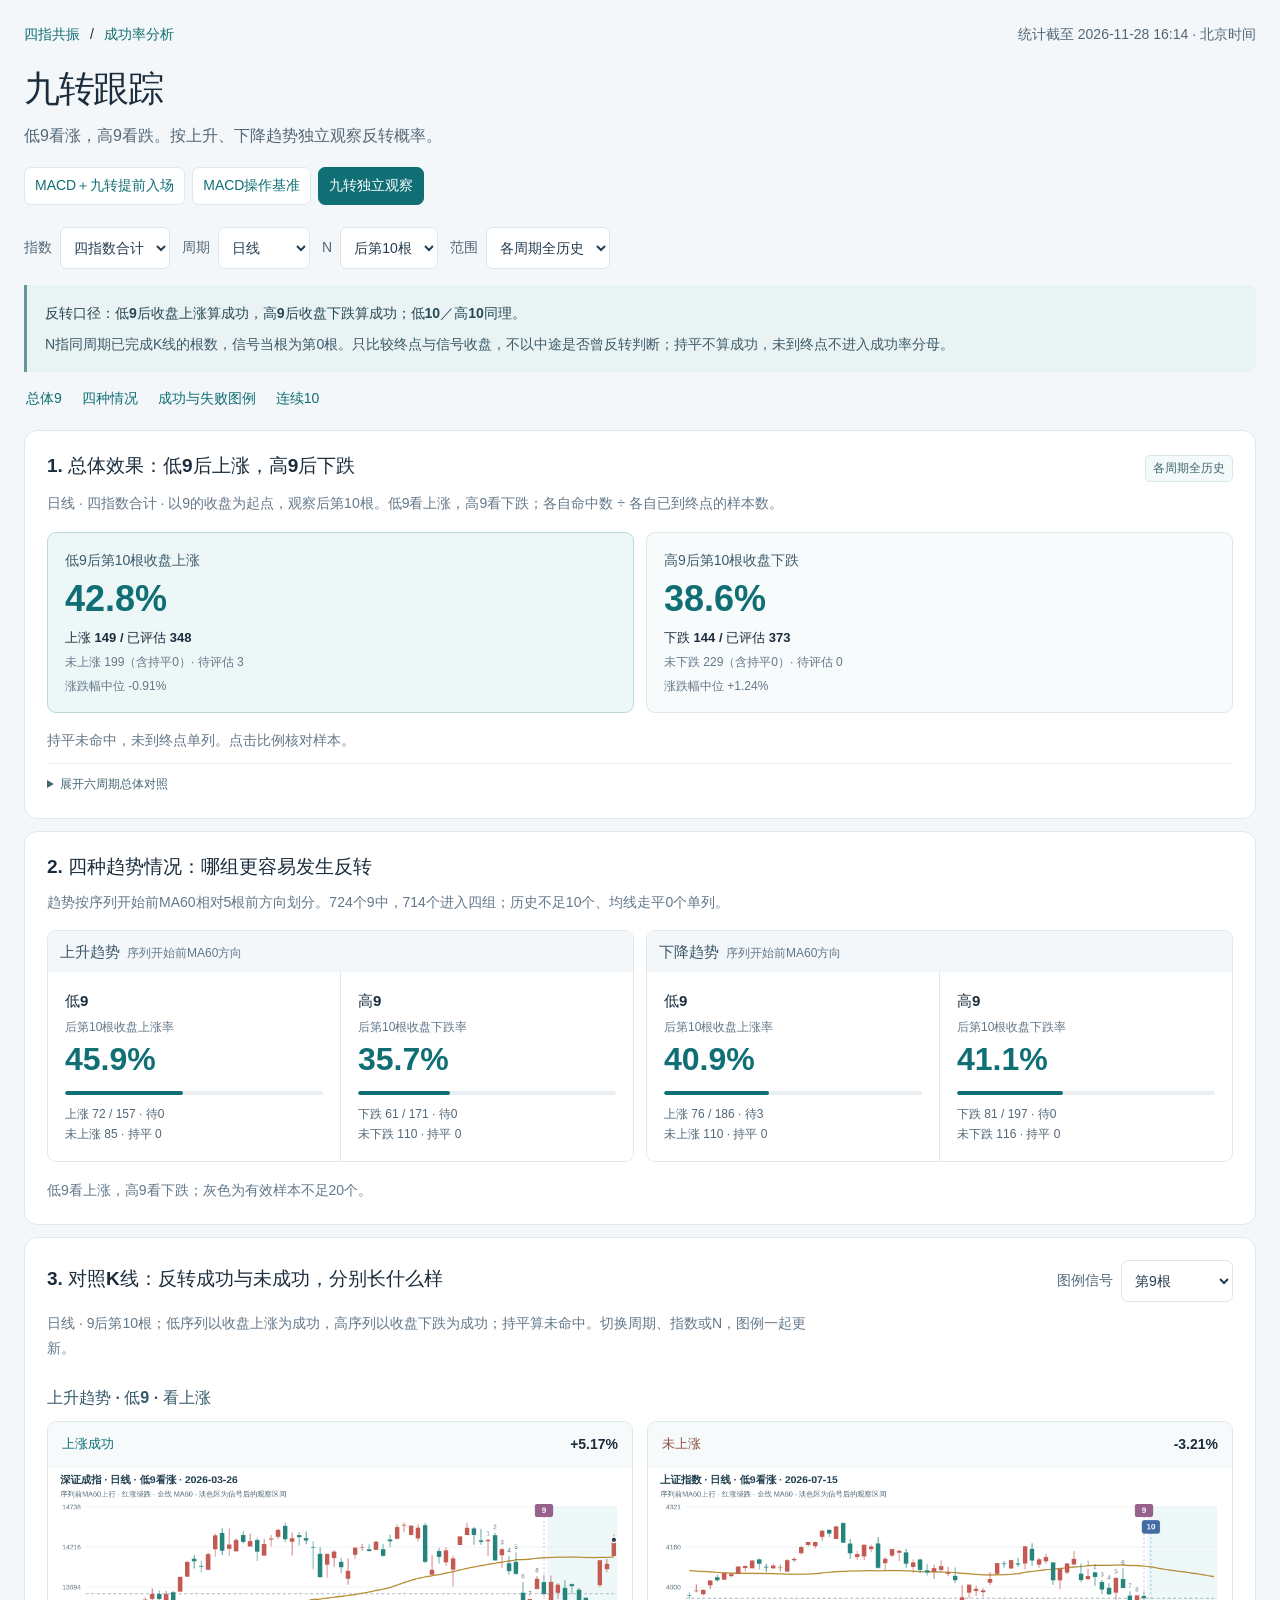
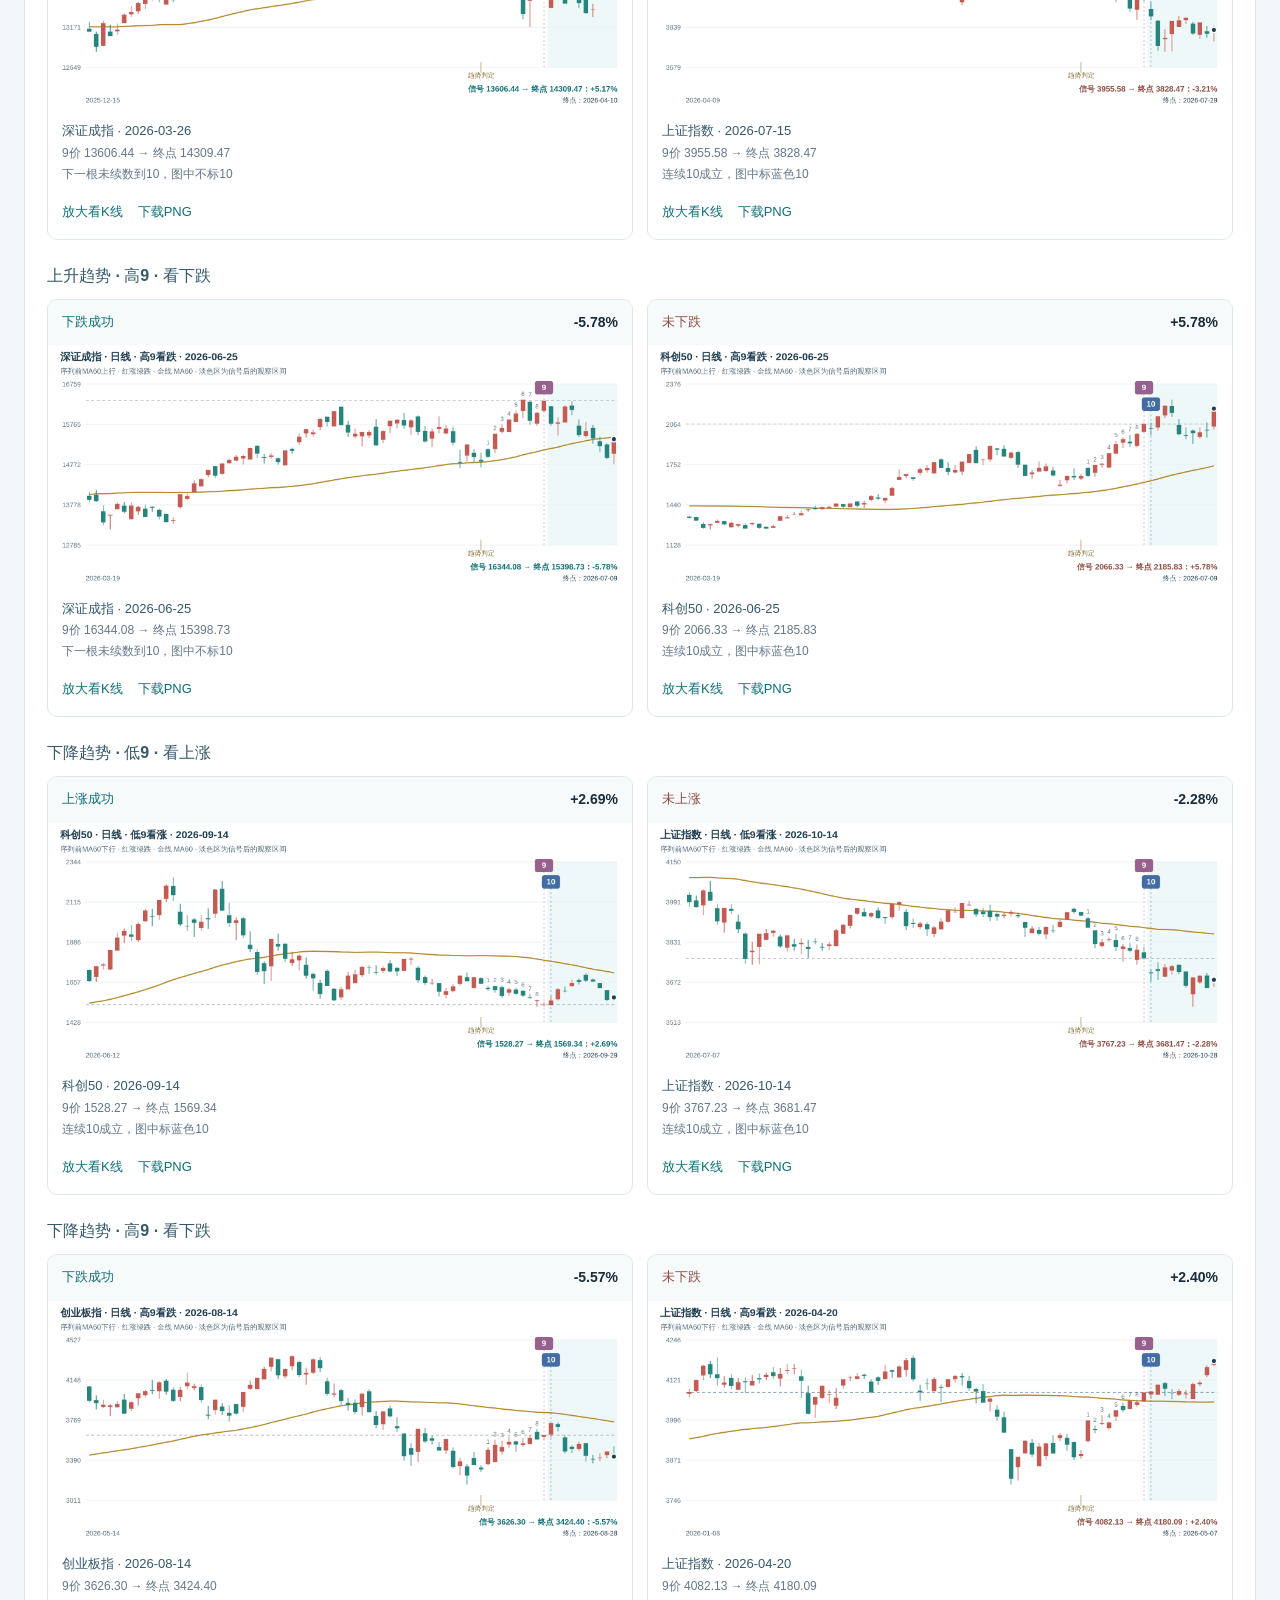
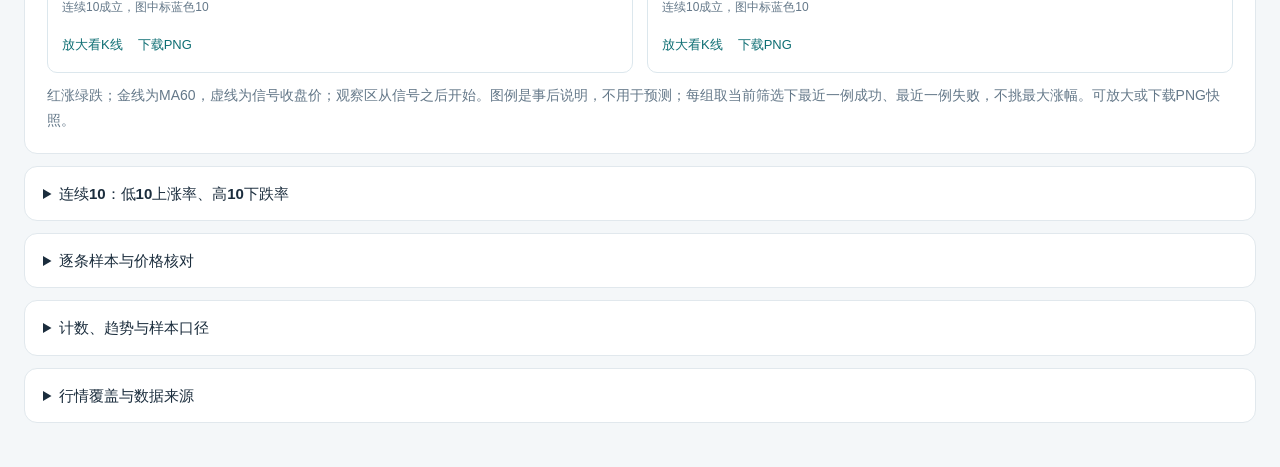
==== commit 43915009: "Center research on MACD operations and causal low-nine early entries" ====
--- a/macd-resonance/analysis-nine.html
+++ b/macd-resonance/analysis-nine.html
@@ -1,21 +1,21 @@
-<!doctype html><html lang="zh-CN"><head><meta charset="utf-8"><meta name="viewport" content="width=device-width, initial-scale=1"><meta name="theme-color" content="#f4f7f9"><title>九转跟踪 | 成功率分析</title><link rel="stylesheet" href="./analysis.css"><script src="./analysis-metrics.js" defer></script><script src="./analysis-nine.js" defer></script><script src="./analysis-nine-charts.js" defer></script><script src="./analysis-app.js" defer></script></head><body data-analysis="nine"><main class="wrap"><nav class="nav" aria-label="页面导航"><div class="breadcrumbs"><a href="./">四指共振</a><span>/</span><a href="./analysis.html">成功率分析</a></div><span class="asof" id="asof"></span></nav><h1>九转跟踪</h1><p class="page-intro">只研究低9后上涨、高9后下跌。先看各自总体命中率，再看趋势分组、成功与失败图例及连续10。</p><nav class="analysis-tabs" id="analysis-nav" aria-label="分析专题"></nav><p class="context" id="status" role="status">正在读取历史样本…</p><div id="dashboard" hidden><div class="filters" aria-label="样本筛选">
+<!doctype html><html lang="zh-CN"><head><meta charset="utf-8"><meta name="viewport" content="width=device-width, initial-scale=1"><meta name="theme-color" content="#f4f7f9"><title>九转跟踪 | 成功率分析</title><link rel="stylesheet" href="./analysis.css"><script src="./analysis-metrics.js" defer></script><script src="./analysis-nine.js" defer></script><script src="./analysis-nine-charts.js" defer></script><script src="./analysis-app.js" defer></script></head><body data-analysis="nine"><main class="wrap"><nav class="nav" aria-label="页面导航"><div class="breadcrumbs"><a href="./">四指共振</a><span>/</span><a href="./analysis.html">成功率分析</a></div><span class="asof" id="asof"></span></nav><h1>九转跟踪</h1><p class="page-intro">低9看涨，高9看跌。按上升、下降趋势独立观察反转概率。</p><nav class="analysis-tabs" id="analysis-nav" aria-label="分析专题"></nav><p class="context" id="status" role="status">正在读取历史样本…</p><div id="dashboard" hidden><div class="filters" aria-label="样本筛选">
  <label class="field">指数 <select id="index"><option value="all">四指数合计</option></select></label>
  <label class="field">周期 <select id="nine-period"><option value="D" selected>日线</option></select></label>
  <label class="field">N <select id="nine-horizon"><option value="5">后第5根</option><option value="10" selected>后第10根</option><option value="20">后第20根</option></select></label>
  <label class="field">范围 <select id="scope"><option value="all">各周期全历史</option><option value="four">四指共同历史</option><option value="same">六周期同窗</option></select></label>
- <label class="field">起始段 <select id="study-warmup"><option value="0">保留全部信号</option><option value="60">至少60根行情</option><option value="130">至少130根行情</option></select></label>
+
 </div>
-<div class="method-note"><strong>反转口径：低9后收盘上涨算成功，高9后收盘下跌算成功；低10／高10同理。</strong><p>N指同周期已完成K线的根数，信号当根为第0根。只比较终点与信号收盘，不以中途是否曾反转判断；持平不算成功，未到终点不进入成功率分母。</p><p>低9：每根收盘价都低于4根之前那一根，连续9根满足；高9相反。高低9是计数方向，不代表绝对高低价，也不等于连续9根阴线或阳线。</p></div>
+<div class="method-note"><strong>反转口径：低9后收盘上涨算成功，高9后收盘下跌算成功；低10／高10同理。</strong><p>N指同周期已完成K线的根数，信号当根为第0根。只比较终点与信号收盘，不以中途是否曾反转判断；持平不算成功，未到终点不进入成功率分母。</p></div>
 <nav class="reading-path" aria-label="九转阅读顺序"><a href="#nine-overall">总体9</a><a href="#nine-quadrants">四种情况</a><a href="#nine-examples">成功与失败图例</a><a href="#nine-ten">连续10</a></nav>
 <div id="nine-study">
- <section class="card inset" id="nine-overall" aria-labelledby="nine-overall-heading"><div class="section-head"><h2 id="nine-overall-heading">1. 总体效果：低9后上涨，高9后下跌</h2><span class="scope-tag" id="nine-scope"></span></div><p class="caption study-description" id="nine-description"></p><div class="overall-grid" id="nine-overall-cards"></div><p class="caption study-footnote">高9与低9分别统计，不合并成一个成功率；各自保留趋势无法分类的样本，不跨周期混算。点击数值可看逐条记录。</p>
+ <section class="card inset" id="nine-overall" aria-labelledby="nine-overall-heading"><div class="section-head"><h2 id="nine-overall-heading">1. 总体效果：低9后上涨，高9后下跌</h2><span class="scope-tag" id="nine-scope"></span></div><p class="caption study-description" id="nine-description"></p><div class="overall-grid" id="nine-overall-cards"></div><p class="caption study-footnote">持平未命中，未到终点单列。点击比例核对样本。</p>
  <details class="rule-explanation"><summary>展开六周期总体对照</summary><div class="table-scroll" tabindex="0"><table class="study-table"><thead><tr><th>周期</th><th>低9上涨率</th><th>高9下跌率</th></tr></thead><tbody id="nine-matrix"></tbody></table></div></details></section>
- <section class="card inset" id="nine-quadrants" aria-labelledby="nine-four-heading"><h2 id="nine-four-heading">2. 四种趋势情况：哪组更容易发生反转</h2><p class="caption study-description" id="nine-trend-description"></p><div class="nine-trend-grid" id="nine-scorecards"></div><p class="caption study-footnote">上升／下降趋势中的低9均看上涨，高9均看下跌；与上方各自总体的方向口径一致。灰色表示有效样本不足20个。</p></section>
+ <section class="card inset" id="nine-quadrants" aria-labelledby="nine-four-heading"><h2 id="nine-four-heading">2. 四种趋势情况：哪组更容易发生反转</h2><p class="caption study-description" id="nine-trend-description"></p><div class="nine-trend-grid" id="nine-scorecards"></div><p class="caption study-footnote">低9看上涨，高9看下跌；灰色为有效样本不足20个。</p></section>
  <section class="card inset" id="nine-examples" aria-labelledby="nine-examples-heading"><div class="section-head"><h2 id="nine-examples-heading">3. 对照K线：反转成功与未成功，分别长什么样</h2><label class="field">图例信号 <select id="nine-example-stage"><option value="nine">第9根</option><option value="ten">连续第10根</option></select></label></div><p class="caption study-description" id="nine-example-description"></p><div id="nine-gallery" aria-live="polite"></div><p class="caption study-footnote">红涨绿跌；金线为MA60，虚线为信号收盘价；观察区从信号之后开始。图例是事后说明，不用于预测；每组取当前筛选下最近一例成功、最近一例失败，不挑最大涨幅。可放大或下载PNG快照。</p></section>
- <section class="card inset" id="nine-ten" aria-labelledby="nine-ten-heading"><h2 id="nine-ten-heading">4. 连续10之后：低10上涨率、高10下跌率</h2><p class="caption study-description">10成立＝9的下一根继续满足同方向计数条件。它只代表“继续数到10”，并不代表反转成功。下方以10自己的收盘价为起点，重新观察10后第N根。</p><div class="overall-grid" id="nine-ten-cards"></div><p class="caption" id="nine-ten-reading"></p><h3 class="nine-subheading">四种情况：9、续数成立、同批9和10</h3><div class="table-scroll" tabindex="0" aria-label="9和10反转方向命中率比较"><table class="study-table nine-compare"><thead><tr><th>分组</th><th>全部9<br><span class="sub">9后N根方向命中率</span></th><th>续数到10<br><span class="sub">成立率，不是反转率</span></th><th>同批9<br><span class="sub">只取10成立的序列</span></th><th>连续10<br><span class="sub">10后N根方向命中率</span></th></tr></thead><tbody id="nine-compare"></tbody></table></div>
- <details class="rule-explanation" id="nine-paired"><summary>更严格对照：同一批序列、同一个终点</summary><p class="caption study-description">终点固定为9后第N根，不再让10多观察一根；分别用9价和10价计算。仅比较10已成立且终点已到的共同样本。</p><div class="table-scroll" tabindex="0"><table class="study-table nine-compare"><thead><tr><th>分组</th><th>共同样本</th><th>9价至同终点反转命中率</th><th>10价至同终点反转命中率</th><th>10价相对9价变化中位</th></tr></thead><tbody id="nine-paired-body"></tbody></table></div></details></section>
+ <details class="card" id="nine-ten"><summary id="nine-ten-heading">连续10：低10上涨率、高10下跌率</summary><div class="details-body"><p class="caption study-description">10成立＝9的下一根继续满足同方向计数条件。它只代表“继续数到10”，并不代表反转成功。下方以10自己的收盘价为起点，重新观察10后第N根。</p><div class="overall-grid" id="nine-ten-cards"></div><p class="caption" id="nine-ten-reading"></p><h3 class="nine-subheading">四种情况：9、续数成立、同批9和10</h3><div class="table-scroll" tabindex="0" aria-label="9和10反转方向命中率比较"><table class="study-table nine-compare"><thead><tr><th>分组</th><th>全部9<br><span class="sub">9后N根方向命中率</span></th><th>续数到10<br><span class="sub">成立率，不是反转率</span></th><th>同批9<br><span class="sub">只取10成立的序列</span></th><th>连续10<br><span class="sub">10后N根方向命中率</span></th></tr></thead><tbody id="nine-compare"></tbody></table></div>
+ <details class="rule-explanation" id="nine-paired"><summary>更严格对照：同一批序列、同一个终点</summary><p class="caption study-description">终点固定为9后第N根，不再让10多观察一根；分别用9价和10价计算。仅比较10已成立且终点已到的共同样本。</p><div class="table-scroll" tabindex="0"><table class="study-table nine-compare"><thead><tr><th>分组</th><th>共同样本</th><th>9价至同终点反转命中率</th><th>10价至同终点反转命中率</th><th>10价相对9价变化中位</th></tr></thead><tbody id="nine-paired-body"></tbody></table></div></details></div></details>
  <details class="card" id="nine-cases"><summary>逐条样本与价格核对</summary><div class="details-body"><div class="case-controls"><p class="caption" id="nine-case-caption"></p><button class="nine-reset" id="nine-reset" type="button">查看全部9</button></div><div class="table-scroll" tabindex="0"><table class="records nine-records"><thead><tr><th>指数／周期</th><th>序列／趋势</th><th>9时间／价格</th><th>10状态／价格</th><th>计算起点／价格</th><th>观察终点／价格</th><th>实际涨跌幅</th><th>反转结果／K线</th></tr></thead><tbody id="nine-records"></tbody></table></div><div class="case-footer" id="nine-pagination" hidden><button id="nine-prev" type="button">上一页</button><span id="nine-page"></span><button id="nine-next" type="button">下一页</button></div></div></details>
- <details class="card"><summary>计数、趋势与样本口径</summary><div class="details-body"><dl class="terms" id="nine-definitions"></dl><p class="caption">同日多指数和重叠观察区间可能相关；这些是历史样本比例，不是经过校准的未来概率，也不是含费用的实盘收益。</p></div></details>
+ <details class="card"><summary>计数、趋势与样本口径</summary><div class="details-body"> <label class="field">起始段 <select id="study-warmup"><option value="0">保留全部信号</option><option value="60">至少60根行情</option><option value="130">至少130根行情</option></select></label><dl class="terms" id="nine-definitions"></dl><p class="caption">同日多指数和重叠观察区间可能相关；这些是历史样本比例，不是经过校准的未来概率，也不是含费用的实盘收益。</p></div></details>
 </div>
 <dialog id="nine-chart-dialog" class="chart-dialog"><div class="dialog-head"><h2 id="nine-dialog-title">历史K线</h2><button type="button" id="nine-dialog-close">关闭</button></div><div class="dialog-chart-scroll" id="nine-dialog-chart"></div><p class="caption" id="nine-dialog-caption"></p></dialog>
 <details class="card"><summary>行情覆盖与数据来源</summary><div class="details-body"><p class="caption">图例和统计使用同一批已完成K线。时间为北京时间；范围筛选会截去截止日之后的10及观察终点。不同周期历史长度不同。</p><div class="table-scroll" tabindex="0"><table class="sources"><thead><tr><th>周期</th><th>所选指数历史覆盖</th><th>每指数K线根数</th></tr></thead><tbody id="coverage"></tbody></table></div><p class="source-links">东方财富、腾讯公开指数行情 · <a href="https://github.com/gavin0710/Test/tree/master/macd-resonance/data">历史归档</a></p></div></details></div></main></body></html>
--- a/macd-resonance/analysis.css
+++ b/macd-resonance/analysis.css
@@ -183,3 +183,7 @@
 @media(max-width:800px){.overall-grid{gap:8px}.overall-score{padding:13px}.overall-score strong{font-size:30px}.example-pair{grid-template-columns:1fr}.analysis-grid{gap:12px}}
 @media(max-width:600px){.wrap{padding:16px 12px 30px}.asof{font-size:12px}.nav{gap:8px}.page-intro{font-size:14px;margin-bottom:14px}.analysis-tabs{gap:5px;margin-bottom:17px}.analysis-tabs a{font-size:12px;padding:6px 8px;min-height:34px}.inset{padding:17px 13px 15px}h2{font-size:17px}.caption,.context,.terms,.reading,.pattern-definitions{font-size:13px}.field,select{font-size:13px}.overall-grid{grid-template-columns:1fr}.overall-score{display:grid;grid-template-columns:1fr auto;gap:3px 8px;padding:13px 15px}.overall-score>span{grid-column:1;font-size:14px}.overall-score strong{grid-column:2;grid-row:1 / 4;align-self:center;font-size:31px}.overall-score small{grid-column:1}.overall-score b{font-size:12px}.overall-score>small:last-child{display:none}.analysis-grid{grid-template-columns:1fr}.analysis-link{min-height:200px;padding:20px}.analysis-link h2{font-size:19px}.method-note{padding:12px 14px;font-size:13px}.reading-path{gap:8px 17px;font-size:13px}.nine-trend-panel h3{font-size:14px}.nine-score{padding:13px 12px}.nine-score strong{font-size:28px}.terms div{grid-template-columns:1fr;gap:2px}.chart-dialog{padding:14px}.dialog-head h2{font-size:16px}.example-heading{padding:10px 12px}.example-card figcaption{padding-inline:12px}.example-actions{padding-inline:12px}}
 @media(max-width:600px){.nav{display:block}.breadcrumbs{margin-bottom:5px;gap:10px}.asof{display:block;line-height:1.6}.nav .asof{font-size:12px}}
+/* MACD-led research workspace. */
+.analysis-link.featured{grid-column:1/-1;background:#eaf5f5;border-color:#b7d7d8;min-height:205px}.analysis-link.featured h2{font-size:25px}.analysis-link.featured b{font-weight:750}.analysis-link.featured:before{content:'核心研究';font-size:12px;letter-spacing:.08em;color:#527d80;margin-bottom:9px}.research-tag{font-size:12px;color:#4c707b;background:#eef5f6;padding:5px 8px;border-radius:5px}.condition-fold{margin:5px 0 12px;border-bottom:1px solid var(--line)}.condition-fold>summary{font-size:13px;font-weight:600;color:#476d7a;padding:10px 2px}.condition-fold[open]>summary{border:0}.condition-fold .study-controls{margin-top:7px}.extension-links{display:flex;flex-wrap:wrap;gap:10px 19px;font-size:13px;line-height:1.8}.condition-fold .extension-links{margin:10px 0 13px}.method-line{font-size:14px;color:#436475;line-height:1.9;margin:12px 0 17px;border-left:2px solid #8bb6b7;padding-left:12px}.research-flow{display:grid;grid-template-columns:repeat(5,minmax(0,1fr));gap:8px;margin:16px 0}.research-flow>div{border:1px solid var(--line);border-radius:7px;padding:11px 12px;background:#f7fafb;display:flex;flex-direction:column;justify-content:space-between;gap:5px}.research-flow>div span{font-size:13px;color:#506e7c}.research-flow>div strong{font-size:25px;font-weight:720;color:#294f5d}.research-flow>p{grid-column:1/-1;font-size:12px;color:var(--quiet);margin-top:3px}.research-metrics{display:grid;grid-template-columns:repeat(4,minmax(0,1fr));gap:11px;margin:15px 0}.research-metric{padding:15px;border:1px solid #d9e7eb;background:#f6fafb;border-radius:9px;min-width:0;display:flex;flex-direction:column;gap:7px}.research-metric>span{font-size:14px;color:#385d6b}.research-metric strong{font-size:27px;line-height:1.35;font-weight:740;color:var(--teal);font-variant-numeric:tabular-nums;overflow-wrap:anywhere}.research-metric.small strong{color:var(--muted)}.research-metric small{font-size:12px;color:var(--quiet);line-height:1.7}.research-metric strong em{display:block;font-size:12px;font-style:normal;color:var(--muted);font-weight:500}.research-reading{font-size:14px;line-height:1.9;margin:12px 0;color:#355c6b;background:#f2f7f8;padding:12px 14px;border-radius:7px}.research-compare{min-width:850px}.research-compare th:first-child{min-width:140px}.research-compare :is(th,td){padding:12px 10px}.research-compare .research-focus>*{background:#edf7f7!important}.research-compare tbody :is(td,th){white-space:nowrap}.research-periods{min-width:760px}.research-periods :is(td,th){padding:12px 9px}.research-periods button,.period-link{border:0;background:transparent;font:inherit;color:var(--teal);padding:5px 0;min-height:32px;text-align:left;cursor:pointer}.research-periods button:hover,.period-link:hover{text-decoration:underline}.research-small{color:var(--quiet)}.research-records{min-width:950px}.research-chart{margin-top:13px;border:1px solid var(--line);border-radius:9px;overflow:hidden;background:white;min-height:180px}.research-chart :is(img,svg){display:block;width:100%;height:auto}.research-timeline{display:flex;flex-wrap:wrap;gap:7px;margin:12px 0}.research-timeline>div{padding:8px 10px;border:1px solid #dde9ed;border-radius:6px;flex:1;min-width:130px;font-size:12px;line-height:1.6}.research-timeline b{display:block;font-weight:650;color:#335e70;margin-bottom:3px}.research-timeline>div>span{color:#587585}.research-case-table{min-width:800px}.research-case-table :is(th,td){vertical-align:top;white-space:nowrap}#macd-flow{grid-template-columns:repeat(4,minmax(0,1fr))}.nav .breadcrumbs a{white-space:nowrap}
+@media(max-width:900px){.research-metrics{grid-template-columns:repeat(2,minmax(0,1fr))}.research-flow{grid-template-columns:repeat(3,minmax(0,1fr))}.research-metric strong{font-size:26px}}
+@media(max-width:600px){.research-flow,#macd-flow{grid-template-columns:repeat(2,minmax(0,1fr))}.research-flow>div{padding:9px 10px}.research-flow>div span{font-size:12px}.research-flow>div strong{font-size:23px}.research-metrics{gap:8px}.research-metric{padding:11px;gap:5px}.research-metric>span{font-size:13px}.research-metric strong{font-size:23px}.research-metric small{font-size:11px}.research-timeline{display:grid;grid-template-columns:1fr 1fr}.research-timeline>div{min-width:0}.research-tag{font-size:11px}.method-line{font-size:13px}.research-reading{font-size:13px;padding:10px 12px}.analysis-link.featured h2{font-size:21px}.research-chart{min-height:120px}.condition-fold>summary{font-size:13px}}
